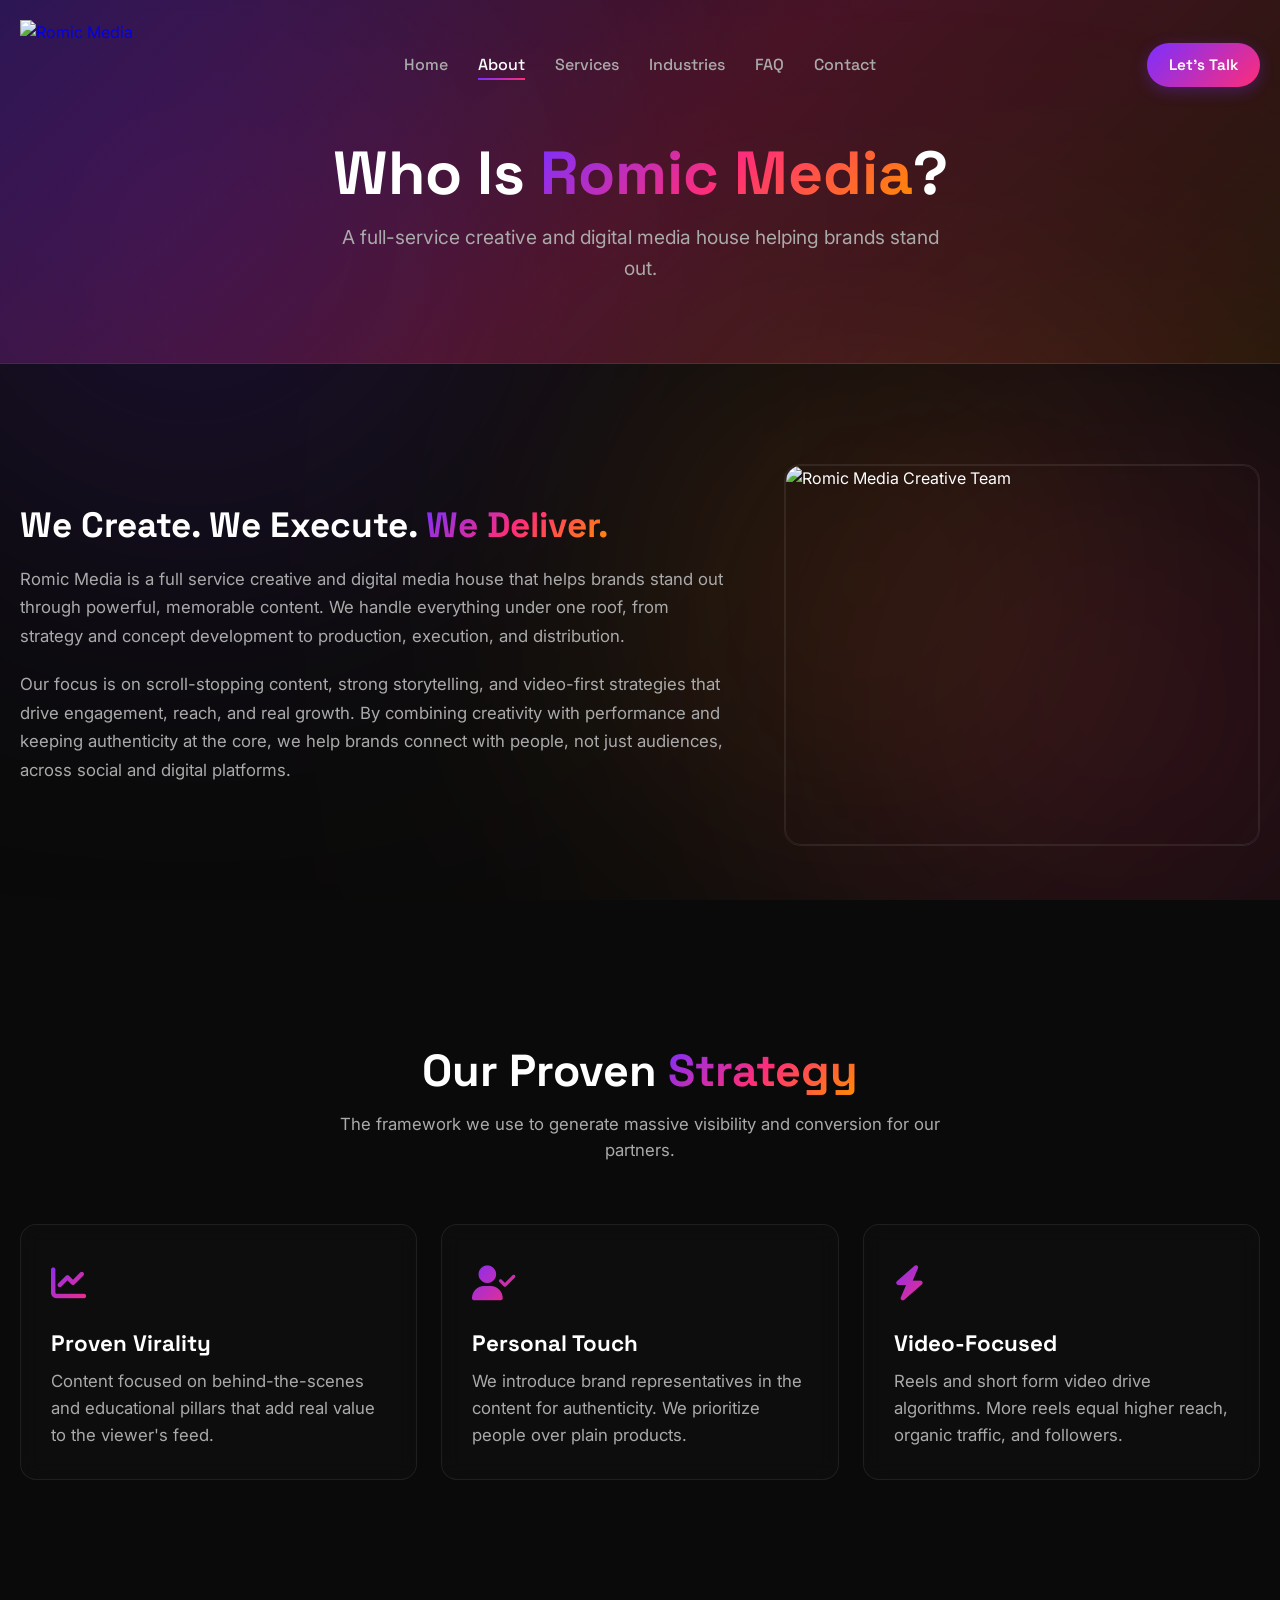
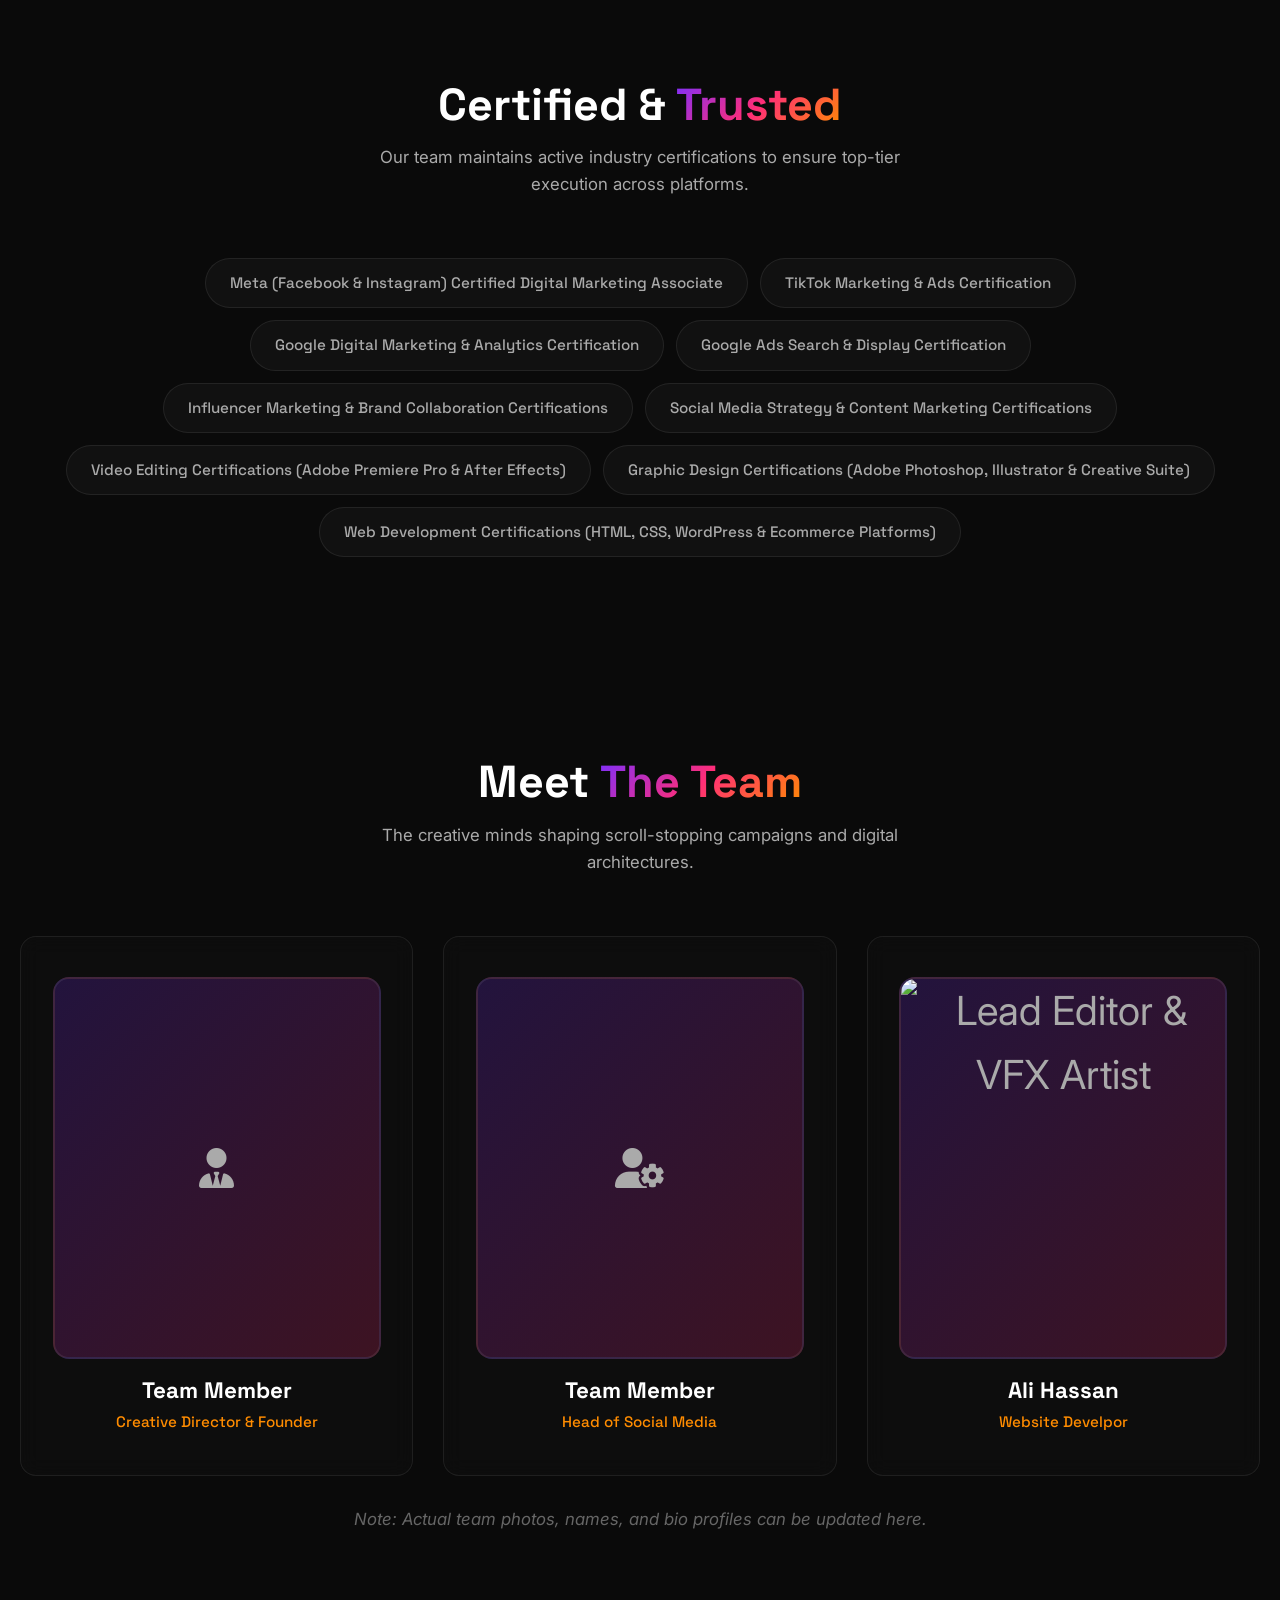
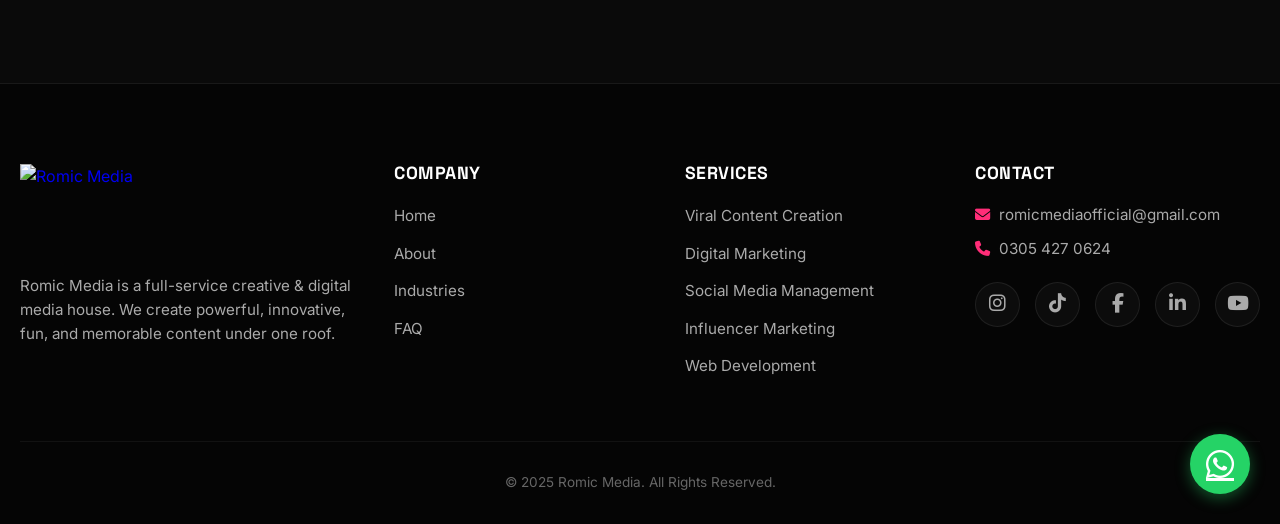
==== about.html @ 5465bab7 "Add files via upload" ====
<!DOCTYPE html>
<html lang="en">
<head>
    <meta charset="UTF-8">
    <meta name="viewport" content="width=device-width, initial-scale=1.0">
    <title>About Us | Romic Media</title>
    <meta name="description" content="Discover who Romic Media is. We help brands stand out through powerful, memorable content and a proven video-first marketing strategy.">
    <meta property="og:title" content="About Us | Romic Media">
    <meta property="og:description" content="A full-service creative and digital media house helping brands stand out.">
    <meta property="og:image" content="Romic_Media_Logo.png">
    
    <!-- CSS and FontAwesome Icons -->
    <link rel="stylesheet" href="style.css">
    <link rel="stylesheet" href="https://cdnjs.cloudflare.com/ajax/libs/font-awesome/6.4.0/css/all.min.css">
</head>
<body>

    <!-- Floating Background Shapes -->
    <div class="bg-blob-container">
        <div class="bg-blob blob-1"></div>
        <div class="bg-blob blob-2"></div>
        <div class="bg-blob blob-3"></div>
    </div>

    <!-- Header & Navigation -->
    <header>
        <div class="nav-container">
            <a href="index.html" class="logo-link">
                <img src="Romic_Media_Logo.png" alt="Romic Media" class="logo-img">
            </a>
            
            <button class="hamburger" id="hamburger-menu" aria-label="Toggle Navigation Menu">
                <span></span>
                <span></span>
                <span></span>
            </button>
            
            <ul class="nav-menu" id="nav-menu">
                <li><a href="index.html" class="nav-link">Home</a></li>
                <li><a href="about.html" class="nav-link active">About</a></li>
                <li><a href="services.html" class="nav-link">Services</a></li>
               <!-- <li><a href="work.html" class="nav-link">Work</a></li> -->
                <li><a href="industries.html" class="nav-link">Industries</a></li>
                <li><a href="faq.html" class="nav-link">FAQ</a></li>
                <li><a href="contact.html" class="nav-link">Contact</a></li>
                <li class="mobile-only-cta"><a href="contact.html" class="btn btn-solid nav-cta">Let's Talk</a></li>
            </ul>

            <div class="nav-right-cta">
                <a href="contact.html" class="btn btn-solid nav-cta">Let's Talk</a>
            </div>
        </div>
    </header>

    <!-- Hero Banner -->
    <section class="hero-banner">
        <h1 class="banner-title">Who Is <span class="gradient-text">Romic Media</span>?</h1>
        <p class="banner-subtitle">A full-service creative and digital media house helping brands stand out.</p>
    </section>

    <!-- About Content Section -->
    <section class="about-content-section reveal">
        <div class="about-layout">
            <div class="about-text">
                <h3>We Create. We Execute. <span class="gradient-text">We Deliver.</span></h3>
                <p>
                    Romic Media is a full service creative and digital media house that helps brands stand out through powerful, memorable content. We handle everything under one roof, from strategy and concept development to production, execution, and distribution.
                </p>
                <p>
                    Our focus is on scroll-stopping content, strong storytelling, and video-first strategies that drive engagement, reach, and real growth. By combining creativity with performance and keeping authenticity at the core, we help brands connect with people, not just audiences, across social and digital platforms.
                </p>
            </div>
            <div class="real-visual">
                <img src="aboutimage.png" alt="Romic Media Creative Team" style="width:100%; height:380px; object-fit:cover; border-radius:16px; border:1px solid rgba(255,255,255,0.08); display:block;">
            </div>
        </div>
    </section>

    <!-- Key Strategy Section -->
    <section class="key-strategy-section reveal">
        <div class="section-title-wrapper">
            <h2 class="section-title">Our Proven <span class="gradient-text">Strategy</span></h2>
            <p class="section-subtitle">The framework we use to generate massive visibility and conversion for our partners.</p>
        </div>
        
        <div class="strategy-grid">
            <div class="glass-card glass-card-purple strategy-card">
                <div class="service-card-icon"><i class="fa-solid fa-chart-line"></i></div>
                <h4>Proven Virality</h4>
                <p>Content focused on behind-the-scenes and educational pillars that add real value to the viewer's feed.</p>
            </div>
            
            <div class="glass-card glass-card-pink strategy-card">
                <div class="service-card-icon"><i class="fa-solid fa-user-check"></i></div>
                <h4>Personal Touch</h4>
                <p>We introduce brand representatives in the content for authenticity. We prioritize people over plain products.</p>
            </div>
            
            <div class="glass-card glass-card-orange strategy-card">
                <div class="service-card-icon"><i class="fa-solid fa-bolt"></i></div>
                <h4>Video-Focused</h4>
                <p>Reels and short form video drive algorithms. More reels equal higher reach, organic traffic, and followers.</p>
            </div>
        </div>
    </section>

    <!-- Certifications Section -->
    <section class="certifications-section reveal">
        <div class="section-title-wrapper">
            <h2 class="section-title">Certified & <span class="gradient-text">Trusted</span></h2>
            <p class="section-subtitle">Our team maintains active industry certifications to ensure top-tier execution across platforms.</p>
        </div>
        
        <div class="cert-grid">
            <span class="cert-badge">Meta (Facebook & Instagram) Certified Digital Marketing Associate</span>
            <span class="cert-badge">TikTok Marketing & Ads Certification</span>
            <span class="cert-badge">Google Digital Marketing & Analytics Certification</span>
            <span class="cert-badge">Google Ads Search & Display Certification</span>
            <span class="cert-badge">Influencer Marketing & Brand Collaboration Certifications</span>
            <span class="cert-badge">Social Media Strategy & Content Marketing Certifications</span>
            <span class="cert-badge">Video Editing Certifications (Adobe Premiere Pro & After Effects)</span>
            <span class="cert-badge">Graphic Design Certifications (Adobe Photoshop, Illustrator & Creative Suite)</span>
            <span class="cert-badge">Web Development Certifications (HTML, CSS, WordPress & Ecommerce Platforms)</span>
        </div>
    </section>

    <!-- Team Section -->
    <section class="team-section reveal">
        <div class="section-title-wrapper">
            <h2 class="section-title">Meet <span class="gradient-text">The Team</span></h2>
            <p class="section-subtitle">The creative minds shaping scroll-stopping campaigns and digital architectures.</p>
        </div>
        
        <div class="team-grid">
            <!-- Team Member 1 -->
            <div class="glass-card glass-card-purple team-card">
                <div class="team-avatar">
                    <i class="fa-solid fa-user-tie"></i>
                </div>
                <h3 class="team-name">Team Member</h3>
                <span class="team-role">Creative Director & Founder</span>
            </div>
            
            <!-- Team Member 2 -->
            <div class="glass-card glass-card-pink team-card">
                <div class="team-avatar">
                    <i class="fa-solid fa-user-gear"></i>
                </div>
                <h3 class="team-name">Team Member</h3>
                <span class="team-role">Head of Social Media</span>
            </div>
            
            <!-- Team Member 3 -->
            <div class="glass-card glass-card-orange team-card">
    <div class="team-avatar">
        <img src="images/teammember3.jpeg" alt="Lead Editor & VFX Artist">
    </div>
    <h3 class="team-name">Ali Hassan</h3>
    <span class="team-role">Website Develpor</span>
</div>
        </div>
        <p style="text-align: center; margin-top: 30px; font-style: italic; color: var(--text-muted);">Note: Actual team photos, names, and bio profiles can be updated here.</p>
    </section>

    <!-- Footer -->
    <footer class="footer-wrapper">
        <div class="footer-container">
            <div class="footer-col footer-brand">
                <a href="index.html" class="logo-link">
                    <img src="Romic_Media_Logo.png" alt="Romic Media" class="logo-img">
                </a>
                <p class="footer-brand-desc">
                    Romic Media is a full-service creative & digital media house. We create powerful, innovative, fun, and memorable content under one roof.
                </p>
            </div>
            
            <div class="footer-col">
                <h4>Company</h4>
                <ul>
                    <li><a href="index.html">Home</a></li>
                    <li><a href="about.html">About</a></li>
                    <!-- <li><a href="work.html" class="nav-link">Work</a></li> -->
                    <li><a href="industries.html">Industries</a></li>
                    <li><a href="faq.html">FAQ</a></li>
                </ul>
            </div>
            
            <div class="footer-col">
                <h4>Services</h4>
                <ul>
                    <li><a href="services.html">Viral Content Creation</a></li>
                    <li><a href="services.html">Digital Marketing</a></li>
                    <li><a href="services.html">Social Media Management</a></li>
                    <li><a href="services.html">Influencer Marketing</a></li>
                    <li><a href="services.html">Web Development</a></li>
                </ul>
            </div>
            
            <div class="footer-col">
                <h4>Contact</h4>
                <div class="footer-contact-info">
                    <p><i class="fa-solid fa-envelope"></i> romicmediaofficial@gmail.com</p>
                    <p><i class="fa-solid fa-phone"></i> 0305 427 0624</p>
                </div>
                <div class="social-links-grid">
                    <a href="https://instagram.com/romicmedia" target="_blank" class="social-circle-link"><i class="fa-brands fa-instagram"></i></a>
                    <a href="https://tiktok.com/@romicmedia" target="_blank" class="social-circle-link"><i class="fa-brands fa-tiktok"></i></a>
                    <a href="#" class="social-circle-link"><i class="fa-brands fa-facebook-f"></i></a>
                    <a href="#" class="social-circle-link"><i class="fa-brands fa-linkedin-in"></i></a>
                    <a href="#" class="social-circle-link"><i class="fa-brands fa-youtube"></i></a>
                </div>
            </div>
        </div>
        
        <div class="bottom-bar">
            <p>&copy; 2025 Romic Media. All Rights Reserved.</p>
        </div>
    </footer>

    <!-- Floating WhatsApp Button -->
    <a href="https://wa.me/923054270624" target="_blank" class="whatsapp-float" aria-label="Contact us on WhatsApp">
        <i class="fa-brands fa-whatsapp"></i>
    </a>

    <!-- JS Logic Controller -->
    <script src="main.js"></script>
</body>
</html>
---- style.css ----
@import url('https://fonts.googleapis.com/css2?family=Inter:wght@300;400;500;600;700&family=Space+Grotesk:wght@400;500;600;700&display=swap');

/* Brand Design System Variables */
:root {
    --bg-color: #0A0A0A;
    --bg-card: rgba(15, 15, 15, 0.7);
    --bg-card-hover: rgba(25, 25, 25, 0.85);
    --text-primary: #FFFFFF;
    --text-secondary: #AAAAAA;
    --text-muted: #666666;
    --accent-purple: #7B2FFF;
    --accent-pink: #FF2D78;
    --accent-orange: #FF8C00;
    --accent-green: #25D366;
    
    --font-title: 'Space Grotesk', sans-serif;
    --font-body: 'Inter', sans-serif;
    
    --transition-slow: 0.5s cubic-bezier(0.25, 1, 0.5, 1);
    --transition-medium: 0.3s cubic-bezier(0.25, 1, 0.5, 1);
    --transition-fast: 0.15s ease;
    
    --glass-border: rgba(255, 255, 255, 0.08);
    --glass-blur: 16px;
    --glow-shadow-purple: 0 8px 30px rgba(123, 47, 255, 0.3);
    --glow-shadow-pink: 0 8px 30px rgba(255, 45, 120, 0.3);
    --glow-shadow-orange: 0 8px 30px rgba(255, 140, 0, 0.3);
}

/* Base Reset & Globals */
* {
    margin: 0;
    padding: 0;
    box-sizing: border-box;
}

html {
    scroll-behavior: smooth;
    background-color: var(--bg-color);
    color: var(--text-primary);
    font-family: var(--font-body);
    overflow-x: hidden;
}

body {
    background-color: var(--bg-color);
    overflow-x: hidden;
    line-height: 1.6;
    font-weight: 400;
    -webkit-font-smoothing: antialiased;
}

/* Custom Scrollbar */
::-webkit-scrollbar {
    width: 10px;
}
::-webkit-scrollbar-track {
    background: #050505;
}
::-webkit-scrollbar-thumb {
    background: linear-gradient(180deg, var(--accent-purple), var(--accent-pink));
    border-radius: 5px;
}
::-webkit-scrollbar-thumb:hover {
    background: linear-gradient(180deg, var(--accent-pink), var(--accent-orange));
}

/* Custom Cursor - Disabled/Removed */
.custom-cursor, .custom-cursor-follower {
    display: none !important;
}

/* Background Animated Blobs */
.bg-blob-container {
    position: fixed;
    top: 0;
    left: 0;
    width: 100vw;
    height: 100vh;
    z-index: -2;
    overflow: hidden;
    pointer-events: none;
}

.bg-blob {
    position: absolute;
    border-radius: 50%;
    filter: blur(140px);
    opacity: 0.15;
    mix-blend-mode: screen;
    animation: blobFloat 25s infinite alternate ease-in-out;
}

.blob-1 {
    width: 50vw;
    height: 50vw;
    background: var(--accent-purple);
    top: -10%;
    left: -10%;
    animation-delay: 0s;
}

.blob-2 {
    width: 45vw;
    height: 45vw;
    background: var(--accent-pink);
    bottom: -10%;
    right: -10%;
    animation-delay: 5s;
}

.blob-3 {
    width: 35vw;
    height: 35vw;
    background: var(--accent-orange);
    top: 40%;
    left: 50%;
    animation-delay: 10s;
}

@keyframes blobFloat {
    0% {
        transform: translate(0, 0) scale(1) rotate(0deg);
    }
    33% {
        transform: translate(5vw, 10vh) scale(1.1) rotate(120deg);
    }
    66% {
        transform: translate(-10vw, 5vh) scale(0.9) rotate(240deg);
    }
    100% {
        transform: translate(0, 0) scale(1) rotate(360deg);
    }
}

/* Typography elements */
h1, h2, h3, h4, h5, h6 {
    font-family: var(--font-title);
    font-weight: 700;
    line-height: 1.1;
    color: var(--text-primary);
}

/* Gradient Text Effect */
.gradient-text {
    background: linear-gradient(135deg, var(--accent-purple) 0%, var(--accent-pink) 50%, var(--accent-orange) 100%);
    -webkit-background-clip: text;
    -webkit-text-fill-color: transparent;
    background-clip: text;
    display: inline-block;
}

p {
    color: var(--text-secondary);
    font-size: 1.05rem;
}

/* Floating WhatsApp Button */
.whatsapp-float {
    position: fixed;
    bottom: 30px;
    right: 30px;
    width: 60px;
    height: 60px;
    background-color: var(--accent-green);
    color: white;
    border-radius: 50%;
    display: flex;
    justify-content: center;
    align-items: center;
    font-size: 32px;
    box-shadow: 0 4px 15px rgba(37, 211, 102, 0.4);
    z-index: 1000;
    transition: transform 0.3s ease, box-shadow 0.3s ease;
}

.whatsapp-float:hover {
    transform: scale(1.1) rotate(10deg);
    box-shadow: 0 6px 20px rgba(37, 211, 102, 0.6);
}

/* Buttons */
.btn {
    display: inline-flex;
    align-items: center;
    justify-content: center;
    padding: 14px 28px;
    border-radius: 50px;
    font-family: var(--font-title);
    font-weight: 600;
    font-size: 1rem;
    text-decoration: none;
    transition: var(--transition-medium);
    position: relative;
    z-index: 1;
    overflow: hidden;
}

.btn-solid {
    background: linear-gradient(135deg, var(--accent-purple), var(--accent-pink));
    color: var(--text-primary);
    border: none;
    box-shadow: 0 4px 15px rgba(123, 47, 255, 0.3);
}

.btn-solid::before {
    content: '';
    position: absolute;
    top: 0;
    left: 0;
    width: 100%;
    height: 100%;
    background: linear-gradient(135deg, var(--accent-pink), var(--accent-orange));
    opacity: 0;
    transition: opacity var(--transition-medium);
    z-index: -1;
    border-radius: 50px;
}

.btn-solid:hover {
    box-shadow: var(--glow-shadow-pink);
    transform: translateY(-3px);
}

.btn-solid:hover::before {
    opacity: 1;
}

.btn-outline {
    background: transparent;
    color: var(--text-primary);
    border: 2px solid transparent;
    background-image: linear-gradient(var(--bg-color), var(--bg-color)), linear-gradient(135deg, var(--accent-purple), var(--accent-pink));
    background-origin: border-box;
    background-clip: padding-box, border-box;
}

.btn-outline:hover {
    transform: translateY(-3px);
    box-shadow: var(--glow-shadow-purple);
    background-image: linear-gradient(var(--bg-color), var(--bg-color)), linear-gradient(135deg, var(--accent-pink), var(--accent-orange));
}

/* Sticky Glassmorphism Header */
header {
    position: fixed;
    top: 0;
    left: 0;
    width: 100%;
    z-index: 1000;
    transition: var(--transition-medium);
    border-bottom: 1px solid transparent;
}

header.scrolled {
    background: rgba(10, 10, 10, 0.75);
    backdrop-filter: blur(var(--glass-blur));
    -webkit-backdrop-filter: blur(var(--glass-blur));
    border-bottom: 1px solid var(--glass-border);
}

.nav-container {
    max-width: 1300px;
    margin: 0 auto;
    padding: 20px;
    display: flex;
    justify-content: space-between;
    align-items: center;
}

.logo-link {
    display: flex;
    align-items: center;
    gap: 10px;
    text-decoration: none;
}

.logo-img {
    height: 90px; /* logo size setting */
    object-fit: contain;
    transition: var(--transition-medium);
}

.logo-text {
    font-family: var(--font-title);
    font-size: 1.5rem;
    font-weight: 700;
    letter-spacing: -0.5px;
    color: var(--text-primary);
}

.nav-menu {
    display: flex;
    align-items: center;
    list-style: none;
    gap: 30px;
    margin: 0 auto; /* Align navigation links in the center */
}

.nav-right-cta {
    display: flex;
    align-items: center;
}

.mobile-only-cta {
    display: none;
}

header.scrolled .logo-img {
    height: 65px; /* Elegant shrink on scroll */
}

.nav-link {
    text-decoration: none;
    color: var(--text-secondary);
    font-family: var(--font-title);
    font-weight: 500;
    font-size: 1rem;
    transition: var(--transition-medium);
    position: relative;
    padding: 5px 0;
}

.nav-link:hover, .nav-link.active {
    color: var(--text-primary);
}

.nav-link::after {
    content: '';
    position: absolute;
    width: 0;
    height: 2px;
    bottom: 0;
    left: 0;
    background: linear-gradient(90deg, var(--accent-purple), var(--accent-pink));
    transition: var(--transition-medium);
}

.nav-link:hover::after, .nav-link.active::after {
    width: 100%;
}

.nav-cta {
    padding: 10px 22px;
    font-size: 0.95rem;
}

/* Mobile Hamburger Menu */
.hamburger {
    display: none;
    flex-direction: column;
    gap: 6px;
    background: none;
    border: none;
    cursor: pointer;
    z-index: 1001;
}

.hamburger span {
    display: block;
    width: 28px;
    height: 2px;
    background-color: var(--text-primary);
    transition: var(--transition-medium);
}

/* Hamburger active animation */
.hamburger.active span:nth-child(1) {
    transform: translateY(8px) rotate(45deg);
}
.hamburger.active span:nth-child(2) {
    opacity: 0;
}
.hamburger.active span:nth-child(3) {
    transform: translateY(-8px) rotate(-45deg);
}

/* Glassmorphism Cards */
.glass-card {
    background: var(--bg-card);
    border: 1px solid var(--glass-border);
    border-radius: 16px;
    padding: 30px;
    backdrop-filter: blur(10px);
    -webkit-backdrop-filter: blur(10px);
    transition: transform var(--transition-medium), border-color var(--transition-medium), box-shadow var(--transition-medium);
    position: relative;
    overflow: hidden;
}

.glass-card:hover {
    transform: translateY(-8px);
    background: var(--bg-card-hover);
}

.glass-card-purple:hover {
    border-color: rgba(123, 47, 255, 0.4);
    box-shadow: var(--glow-shadow-purple);
}

.glass-card-pink:hover {
    border-color: rgba(255, 45, 120, 0.4);
    box-shadow: var(--glow-shadow-pink);
}

.glass-card-orange:hover {
    border-color: rgba(255, 140, 0, 0.4);
    box-shadow: var(--glow-shadow-orange);
}

/* Page Transitions */
.page-fade-in {
    animation: pageReveal 0.6s cubic-bezier(0.25, 1, 0.5, 1) forwards;
}

@keyframes pageReveal {
    0% {
        opacity: 0;
        transform: translateY(15px);
    }
    100% {
        opacity: 1;
        transform: translateY(0);
    }
}

/* Scroll-triggered reveal animations */
.reveal {
    opacity: 0;
    transform: translateY(40px);
    transition: opacity 0.8s cubic-bezier(0.25, 1, 0.5, 1), transform 0.8s cubic-bezier(0.25, 1, 0.5, 1);
}

.reveal.active {
    opacity: 1;
    transform: translateY(0);
}

/* General Layout Elements */
section {
    padding: 100px 20px;
    max-width: 1300px;
    margin: 0 auto;
    width: 100%;
}

.section-title-wrapper {
    text-align: center;
    margin-bottom: 60px;
}

.section-title {
    font-size: 2.8rem;
    margin-bottom: 15px;
}

.section-subtitle {
    max-width: 600px;
    margin: 0 auto;
    color: var(--text-secondary);
}

/* ==========================================================================
   PAGE 1: HOME
   ========================================================================== */

/* Hero Section */
.hero-section {
    min-height: 100vh;
    display: flex;
    align-items: center;
    position: relative;
    padding-top: 120px;
    padding-bottom: 60px;
    overflow: hidden;
}

.hero-bg-gradient {
    position: absolute;
    top: 0;
    left: 0;
    width: 100%;
    height: 100%;
    z-index: -3;
    background: radial-gradient(circle at 20% 30%, rgba(123, 47, 255, 0.15), transparent 40%),
                radial-gradient(circle at 80% 70%, rgba(255, 45, 120, 0.15), transparent 40%);
}

.hero-content {
    max-width: 850px;
    margin: 0 auto;
    text-align: center;
    position: relative;
    z-index: 2;
}

.hero-title {
    font-size: 4.2rem;
    font-weight: 700;
    letter-spacing: -2px;
    margin-bottom: 24px;
    line-height: 1.05;
}

.hero-subtitle {
    font-size: 1.4rem;
    color: var(--text-secondary);
    margin-bottom: 40px;
    max-width: 650px;
    margin-left: auto;
    margin-right: auto;
}

.hero-ctas {
    display: flex;
    justify-content: center;
    gap: 20px;
    margin-bottom: 60px;
}

/* Scroll Arrow */
.scroll-indicator {
    position: absolute;
    bottom: 30px;
    left: 50%;
    transform: translateX(-50%);
    display: flex;
    flex-direction: column;
    align-items: center;
    gap: 8px;
    text-decoration: none;
    color: var(--text-secondary);
    font-family: var(--font-title);
    font-weight: 500;
    font-size: 0.9rem;
    transition: var(--transition-medium);
}

.scroll-indicator:hover {
    color: var(--text-primary);
}

.scroll-arrow {
    font-size: 1.2rem;
    animation: bounce 2s infinite;
}

@keyframes bounce {
    0%, 20%, 50%, 80%, 100% {
        transform: translateY(0);
    }
    40% {
        transform: translateY(-10px);
    }
    60% {
        transform: translateY(-5px);
    }
}

/* Floating Shapes in Hero (3D/Parallax style) */
.floating-shapes {
    position: absolute;
    width: 100%;
    height: 100%;
    top: 0;
    left: 0;
    pointer-events: none;
    z-index: 1;
}

.shape {
    position: absolute;
    background: linear-gradient(135deg, rgba(123, 47, 255, 0.2), rgba(255, 45, 120, 0.2));
    border-radius: 30% 70% 70% 30% / 30% 30% 70% 70%;
    filter: blur(10px);
    animation: shapeMorph 12s infinite alternate ease-in-out;
}

.shape-1 {
    width: 120px;
    height: 120px;
    top: 25%;
    left: 10%;
}

.shape-2 {
    width: 160px;
    height: 160px;
    bottom: 25%;
    right: 10%;
    background: linear-gradient(135deg, rgba(255, 45, 120, 0.2), rgba(255, 140, 0, 0.2));
    animation-duration: 16s;
}

.shape-3 {
    width: 90px;
    height: 90px;
    bottom: 15%;
    left: 20%;
    background: linear-gradient(135deg, rgba(123, 47, 255, 0.15), rgba(255, 140, 0, 0.15));
    animation-duration: 10s;
}

@keyframes shapeMorph {
    0% {
        border-radius: 30% 70% 70% 30% / 30% 30% 70% 70%;
        transform: rotate(0deg) translateY(0);
    }
    50% {
        border-radius: 50% 50% 30% 70% / 50% 60% 40% 60%;
        transform: rotate(180deg) translateY(-10px);
    }
    100% {
        border-radius: 60% 40% 60% 40% / 40% 50% 50% 60%;
        transform: rotate(360deg) translateY(10px);
    }
}

/* Stats Counter strip */
.stats-bar-section {
    padding: 40px 20px;
    background: rgba(15, 15, 15, 0.5);
    border-top: 1px solid var(--glass-border);
    border-bottom: 1px solid var(--glass-border);
    backdrop-filter: blur(var(--glass-blur));
    -webkit-backdrop-filter: blur(var(--glass-blur));
}

.stats-container {
    max-width: 1300px;
    margin: 0 auto;
    display: grid;
    grid-template-columns: repeat(4, 1fr);
    gap: 30px;
    text-align: center;
}

.stat-item h3 {
    font-size: 3rem;
    font-weight: 700;
    margin-bottom: 5px;
    background: linear-gradient(90deg, var(--accent-purple), var(--accent-pink), var(--accent-orange));
    -webkit-background-clip: text;
    -webkit-text-fill-color: transparent;
    background-clip: text;
}

.stat-item p {
    font-family: var(--font-title);
    font-weight: 500;
    text-transform: uppercase;
    letter-spacing: 1px;
    font-size: 0.9rem;
}

/* Services Snapshot */
.services-grid {
    display: grid;
    grid-template-columns: repeat(3, 1fr);
    gap: 24px;
    margin-bottom: 50px;
}

.service-card-icon {
    font-size: 2.2rem;
    margin-bottom: 20px;
    display: inline-block;
    background: linear-gradient(135deg, var(--accent-purple), var(--accent-pink));
    -webkit-background-clip: text;
    -webkit-text-fill-color: transparent;
    background-clip: text;
}

.service-card-title {
    font-size: 1.4rem;
    margin-bottom: 12px;
}

.services-cta-wrapper {
    text-align: center;
}

/* Why Choose Us Grid */
.why-grid {
    display: grid;
    grid-template-columns: repeat(2, 1fr);
    gap: 24px;
}

.why-icon {
    font-size: 2.5rem;
    margin-bottom: 20px;
    color: var(--accent-orange);
}

.why-card-title {
    font-size: 1.6rem;
    margin-bottom: 12px;
}

/* Client Logos Marquee */
.marquee-container {
    overflow: hidden;
    width: 100vw;
    margin-left: calc(-50vw + 50%);
    position: relative;
    padding: 30px 0;
    background: rgba(15, 15, 15, 0.4);
    border-top: 1px solid var(--glass-border);
    border-bottom: 1px solid var(--glass-border);
}

.marquee-track {
    display: flex;
    width: max-content;
    animation: marquee 30s linear infinite;
}

.marquee-card {
    padding: 20px 40px;
    background: rgba(255, 255, 255, 0.03);
    border: 1px solid var(--glass-border);
    border-radius: 12px;
    margin: 0 15px;
    font-family: var(--font-title);
    font-weight: 600;
    font-size: 1.2rem;
    color: var(--text-secondary);
    transition: var(--transition-medium);
    white-space: nowrap;
}

.marquee-card:hover {
    color: var(--text-primary);
    border-color: rgba(255, 45, 120, 0.3);
    background: rgba(255, 45, 120, 0.05);
}

@keyframes marquee {
    0% {
        transform: translate3d(0, 0, 0);
    }
    100% {
        transform: translate3d(-50%, 0, 0);
    }
}

/* Reviews Carousel */
.reviews-carousel-wrapper {
    position: relative;
    overflow: hidden;
    width: 100%;
    padding: 20px 0;
}

.reviews-carousel {
    display: flex;
    gap: 24px;
    overflow-x: auto;
    scroll-snap-type: x mandatory;
    scrollbar-width: none; /* Hide standard scrollbar */
    padding: 10px;
}

.reviews-carousel::-webkit-scrollbar {
    display: none; /* Hide Safari scrollbar */
}

.review-card {
    flex: 0 0 400px;
    scroll-snap-align: start;
    border-radius: 16px;
    min-height: 220px;
    display: flex;
    flex-direction: column;
    justify-content: space-between;
}

.review-stars {
    color: var(--accent-orange);
    margin-bottom: 15px;
    font-size: 1.1rem;
}

.review-text {
    font-style: italic;
    font-size: 1rem;
    line-height: 1.5;
    margin-bottom: 20px;
}

.review-author {
    font-family: var(--font-title);
    font-weight: 600;
    font-size: 0.9rem;
    color: var(--accent-pink);
    text-transform: uppercase;
    letter-spacing: 0.5px;
}

/* Final CTA Section */
.final-cta-section {
    position: relative;
    border-radius: 24px;
    padding: 80px 40px;
    text-align: center;
    background: linear-gradient(135deg, rgba(123, 47, 255, 0.15) 0%, rgba(255, 45, 120, 0.15) 50%, rgba(255, 140, 0, 0.05) 100%);
    border: 1px solid var(--glass-border);
    margin-top: 50px;
    margin-bottom: 50px;
    overflow: hidden;
}

.final-cta-section::after {
    content: '';
    position: absolute;
    top: 0;
    left: 0;
    width: 100%;
    height: 100%;
    background: radial-gradient(circle at center, transparent 30%, var(--bg-color) 100%);
    z-index: 1;
    pointer-events: none;
}

.final-cta-content {
    position: relative;
    z-index: 2;
}

.final-cta-title {
    font-size: 3.5rem;
    margin-bottom: 15px;
}

.final-cta-subtext {
    font-size: 1.2rem;
    color: var(--text-secondary);
    margin-bottom: 35px;
}

/* ==========================================================================
   PAGE 2: ABOUT
   ========================================================================== */

/* Hero Banner */
.hero-banner {
    padding: 140px 20px 80px;
    background: linear-gradient(135deg, rgba(123, 47, 255, 0.25) 0%, rgba(255, 45, 120, 0.25) 50%, rgba(255, 140, 0, 0.1) 100%);
    text-align: center;
    position: relative;
    border-bottom: 1px solid var(--glass-border);
}

.banner-title {
    font-size: 3.8rem;
    margin-bottom: 15px;
}

.banner-subtitle {
    font-size: 1.2rem;
    color: var(--text-secondary);
    max-width: 600px;
    margin: 0 auto;
}

/* About Layout */
.about-layout {
    display: grid;
    grid-template-columns: 1.2fr 0.8fr;
    gap: 50px;
    align-items: center;
}

.about-text h3 {
    font-size: 2.2rem;
    margin-bottom: 20px;
}

.about-text p {
    margin-bottom: 20px;
    line-height: 1.7;
}

/* Placeholder Image Div */
.placeholder-visual {
    width: 100%;
    height: 380px;
    border-radius: 16px;
    background: linear-gradient(135deg, rgba(123, 47, 255, 0.1), rgba(255, 45, 120, 0.15), rgba(255, 140, 0, 0.1));
    border: 1px solid var(--glass-border);
    display: flex;
    flex-direction: column;
    justify-content: center;
    align-items: center;
    gap: 15px;
    position: relative;
    overflow: hidden;
}

/* Real Image Visual Wrapper */
.real-visual {
    width: 100%;
    border-radius: 16px;
    overflow: hidden;
    border: 1px solid var(--glass-border);
    flex-shrink: 0;
}

.placeholder-visual::before {
    content: '';
    position: absolute;
    width: 200%;
    height: 200%;
    background: radial-gradient(circle at center, rgba(255, 255, 255, 0.05) 0%, transparent 60%);
    animation: rotate 15s linear infinite;
}

@keyframes rotate {
    0% { transform: rotate(0deg); }
    100% { transform: rotate(360deg); }
}

.placeholder-icon {
    font-size: 3.5rem;
    background: linear-gradient(135deg, var(--accent-purple), var(--accent-pink));
    -webkit-background-clip: text;
    -webkit-text-fill-color: transparent;
    background-clip: text;
    position: relative;
    z-index: 2;
}

.placeholder-label img {
    width: 867px;
    max-width: 100%;
    height: 576px;
    object-fit: cover;
    display: block;
    border-radius: 10px;
}

/* Strategy Grid */
.strategy-grid {
    display: grid;
    grid-template-columns: repeat(3, 1fr);
    gap: 24px;
}

.strategy-card h4 {
    font-size: 1.4rem;
    margin-bottom: 12px;
}

/* Certifications badges */
.cert-grid {
    display: flex;
    flex-wrap: wrap;
    gap: 12px;
    justify-content: center;
}

.cert-badge {
    padding: 12px 24px;
    background: rgba(255, 255, 255, 0.03);
    border: 1px solid var(--glass-border);
    border-radius: 50px;
    font-family: var(--font-title);
    font-weight: 500;
    font-size: 0.95rem;
    color: var(--text-secondary);
    transition: var(--transition-medium);
}

.cert-badge:hover {
    color: var(--text-primary);
    background: rgba(123, 47, 255, 0.1);
    border-color: rgba(123, 47, 255, 0.4);
    box-shadow: 0 4px 15px rgba(123, 47, 255, 0.15);
}

/* Team section */
.team-grid {
    display: grid;
    grid-template-columns: repeat(3, 1fr);
    gap: 30px;
}

.team-card {
    text-align: center;
    padding: 40px 30px;
}

.team-avatar {
    width: 100%;
    max-width: 328px;
    height: 382px;
    border-radius: 16px;
    background: linear-gradient(135deg, rgba(123, 47, 255, 0.2), rgba(255, 45, 120, 0.2));
    border: 2px solid var(--glass-border);
    display: flex;
    justify-content: center;
    align-items: center;
    margin: 0 auto 20px;
    font-size: 2.5rem;
    color: var(--text-secondary);
    transition: var(--transition-medium);
    overflow: hidden;
}

.team-avatar img {
    width: 100%;
    height: 100%;
    object-fit: cover;
}

.team-card:hover .team-avatar {
    border-color: var(--accent-pink);
    transform: scale(1.05);
    box-shadow: var(--glow-shadow-pink);
}

.team-name {
    font-size: 1.4rem;
    margin-bottom: 6px;
}

.team-role {
    font-family: var(--font-title);
    font-size: 0.95rem;
    color: var(--accent-orange);
    font-weight: 500;
}

/* ==========================================================================
   PAGE 3: SERVICES
   ========================================================================== */

/* Alternating service layouts */
.detailed-service-section {
    display: grid;
    grid-template-columns: 1fr 1fr;
    gap: 60px;
    align-items: center;
    padding: 80px 20px;
    border-bottom: 1px solid rgba(255, 255, 255, 0.05);
}

.detailed-service-section:last-of-type {
    border-bottom: none;
}

.detailed-service-section:nth-of-type(even) {
    direction: rtl;
}

.detailed-service-section:nth-of-type(even) .service-detail-content {
    direction: ltr;
}

.detailed-service-section:nth-of-type(even) .placeholder-visual {
    direction: ltr;
}

.service-num {
    font-size: 1.2rem;
    font-family: var(--font-title);
    font-weight: 700;
    color: var(--accent-pink);
    margin-bottom: 10px;
    display: block;
}

.service-title {
    font-size: 2.2rem;
    margin-bottom: 20px;
}

.service-desc {
    font-size: 1.1rem;
    margin-bottom: 25px;
    line-height: 1.7;
}

.service-features-list {
    list-style: none;
    display: grid;
    grid-template-columns: repeat(2, 1fr);
    gap: 15px;
}

.service-features-list li {
    font-family: var(--font-title);
    font-weight: 500;
    font-size: 0.95rem;
    color: var(--text-primary);
    display: flex;
    align-items: center;
    gap: 10px;
}

.service-features-list li i {
    color: var(--accent-orange);
}

/* ==========================================================================
   PAGE 4: WORK
   ========================================================================== */

/* Portfolio filters */
.portfolio-filters {
    display: flex;
    justify-content: center;
    flex-wrap: wrap;
    gap: 12px;
    margin-bottom: 50px;
}

.filter-btn {
    padding: 10px 22px;
    background: rgba(255, 255, 255, 0.03);
    border: 1px solid var(--glass-border);
    border-radius: 50px;
    color: var(--text-secondary);
    font-family: var(--font-title);
    font-weight: 600;
    font-size: 0.95rem;
    cursor: pointer;
    transition: var(--transition-medium);
}

.filter-btn:hover, .filter-btn.active {
    color: var(--text-primary);
    background: linear-gradient(135deg, var(--accent-purple), var(--accent-pink));
    border-color: transparent;
    box-shadow: var(--glow-shadow-purple);
}

/* Portfolio grid */
.portfolio-grid {
    display: grid;
    grid-template-columns: repeat(4, 1fr);
    gap: 20px;
    margin-bottom: 80px;
}

.portfolio-card {
    border-radius: 16px;
    overflow: hidden;
    position: relative;
    aspect-ratio: 4/5;
    background: #121212;
    border: 1px solid var(--glass-border);
    transition: transform var(--transition-medium), box-shadow var(--transition-medium);
}

.portfolio-card:hover {
    transform: translateY(-5px);
    box-shadow: var(--glow-shadow-pink);
    border-color: rgba(255, 45, 120, 0.3);
}

.portfolio-card-bg {
    width: 100%;
    height: 100%;
    display: flex;
    flex-direction: column;
    justify-content: center;
    align-items: center;
    gap: 15px;
    transition: transform var(--transition-slow);
}

.portfolio-card:hover .portfolio-card-bg {
    transform: scale(1.05);
}

.portfolio-card-overlay {
    position: absolute;
    top: 0;
    left: 0;
    width: 100%;
    height: 100%;
    background: linear-gradient(to top, rgba(10, 10, 10, 0.95) 0%, rgba(123, 47, 255, 0.4) 100%);
    opacity: 0;
    display: flex;
    flex-direction: column;
    justify-content: flex-end;
    padding: 30px;
    transition: opacity var(--transition-medium);
    z-index: 2;
}

.portfolio-card:hover .portfolio-card-overlay {
    opacity: 1;
}

.portfolio-card-title {
    font-size: 1.4rem;
    margin-bottom: 5px;
    transform: translateY(15px);
    transition: transform var(--transition-medium);
}

.portfolio-card-tag {
    font-family: var(--font-title);
    font-weight: 500;
    font-size: 0.85rem;
    color: var(--accent-orange);
    text-transform: uppercase;
    letter-spacing: 1px;
    margin-bottom: 15px;
    transform: translateY(15px);
    transition: transform var(--transition-medium) 0.05s;
}

.portfolio-card-link {
    display: inline-flex;
    align-items: center;
    gap: 8px;
    color: var(--text-primary);
    text-decoration: none;
    font-family: var(--font-title);
    font-weight: 600;
    font-size: 0.95rem;
    transform: translateY(15px);
    transition: transform var(--transition-medium) 0.1s;
}

.portfolio-card:hover .portfolio-card-title,
.portfolio-card:hover .portfolio-card-tag,
.portfolio-card:hover .portfolio-card-link {
    transform: translateY(0);
}

/* Client logos flat grid for work page */
.clients-flat-grid {
    display: grid;
    grid-template-columns: repeat(4, 1fr);
    gap: 20px;
}

.client-name-card {
    display: flex;
    justify-content: center;
    align-items: center;
    text-align: center;
    padding: 25px 15px;
    background: rgba(255, 255, 255, 0.02);
    border: 1px solid var(--glass-border);
    border-radius: 12px;
    font-family: var(--font-title);
    font-weight: 600;
    font-size: 1.05rem;
    color: var(--text-secondary);
    transition: var(--transition-medium);
}

.client-name-card:hover {
    color: var(--text-primary);
    border-color: rgba(123, 47, 255, 0.4);
    background: rgba(123, 47, 255, 0.05);
    transform: scale(1.03);
}

/* ==========================================================================
   PAGE 5: INDUSTRIES
   ========================================================================== */

/* Industries Grid */
.industries-grid {
    display: grid;
    grid-template-columns: repeat(3, 1fr);
    gap: 24px;
    margin-bottom: 60px;
}

.industry-card {
    padding: 40px 30px;
    text-align: center;
}

.industry-icon {
    font-size: 2.8rem;
    margin-bottom: 20px;
    background: linear-gradient(135deg, var(--accent-pink), var(--accent-orange));
    -webkit-background-clip: text;
    -webkit-text-fill-color: transparent;
    background-clip: text;
}

.industry-name {
    font-size: 1.5rem;
    margin-bottom: 12px;
}

.bottom-message-wrapper {
    text-align: center;
    max-width: 600px;
    margin: 0 auto;
}

.bottom-message-text {
    font-size: 1.2rem;
    margin-bottom: 25px;
}

/* ==========================================================================
   PAGE 6: FAQ
   ========================================================================== */

/* FAQ Accordion container */
.faq-accordion-container {
    max-width: 800px;
    margin: 0 auto;
}

.faq-item {
    border-bottom: 1px solid rgba(255, 255, 255, 0.08);
    margin-bottom: 10px;
}

.faq-header {
    width: 100%;
    background: none;
    border: none;
    text-align: left;
    padding: 24px 10px;
    display: flex;
    justify-content: space-between;
    align-items: center;
    gap: 20px;
    font-family: var(--font-title);
    font-size: 1.25rem;
    font-weight: 600;
    color: var(--text-primary);
    cursor: pointer;
    transition: var(--transition-medium);
}

.faq-header:hover {
    color: var(--accent-pink);
}

.faq-icon-indicator {
    font-size: 1.1rem;
    transition: transform var(--transition-medium);
    color: var(--accent-purple);
}

.faq-item.active .faq-icon-indicator {
    transform: rotate(45deg);
    color: var(--accent-orange);
}

.faq-content {
    max-height: 0;
    overflow: hidden;
    transition: max-height var(--transition-slow);
}

.faq-content-inner {
    padding: 0 10px 24px;
}

.faq-content-inner p {
    font-size: 1rem;
    line-height: 1.6;
}

/* ==========================================================================
   PAGE 7: CONTACT
   ========================================================================== */

/* Two-column layout */
.contact-layout {
    display: grid;
    grid-template-columns: 0.9fr 1.1fr;
    gap: 60px;
    align-items: start;
}

/* Info Column styling */
.contact-info-col h3 {
    font-size: 2.2rem;
    margin-bottom: 20px;
}

.contact-info-col p.contact-desc {
    margin-bottom: 35px;
}

.contact-info-list {
    list-style: none;
    margin-bottom: 40px;
}

.contact-info-item {
    display: flex;
    align-items: center;
    gap: 20px;
    margin-bottom: 25px;
}

.contact-info-icon-box {
    width: 50px;
    height: 50px;
    border-radius: 12px;
    background: rgba(255, 255, 255, 0.03);
    border: 1px solid var(--glass-border);
    display: flex;
    justify-content: center;
    align-items: center;
    font-size: 1.3rem;
    color: var(--accent-pink);
}

.contact-info-details h4 {
    font-size: 0.9rem;
    color: var(--text-secondary);
    text-transform: uppercase;
    letter-spacing: 0.5px;
    margin-bottom: 4px;
}

.contact-info-details a, .contact-info-details p {
    font-size: 1.1rem;
    color: var(--text-primary);
    text-decoration: none;
    font-weight: 500;
    transition: var(--transition-medium);
}

.contact-info-details a:hover {
    color: var(--accent-orange);
}

/* Social links wrapper */
.social-links-grid {
    display: flex;
    gap: 15px;
}

.social-circle-link {
    width: 45px;
    height: 45px;
    border-radius: 50%;
    background: rgba(255, 255, 255, 0.03);
    border: 1px solid var(--glass-border);
    display: flex;
    justify-content: center;
    align-items: center;
    color: var(--text-secondary);
    font-size: 1.2rem;
    text-decoration: none;
    transition: var(--transition-medium);
}

.social-circle-link:hover {
    color: var(--text-primary);
    background: linear-gradient(135deg, var(--accent-purple), var(--accent-pink));
    border-color: transparent;
    transform: translateY(-3px);
    box-shadow: var(--glow-shadow-purple);
}

/* Contact Form column */
.contact-form-card {
    padding: 40px;
}

.form-group {
    margin-bottom: 20px;
}

.form-group-label {
    display: block;
    font-family: var(--font-title);
    font-weight: 500;
    font-size: 0.95rem;
    color: var(--text-primary);
    margin-bottom: 8px;
}

.form-control {
    width: 100%;
    padding: 14px 20px;
    background: rgba(255, 255, 255, 0.02);
    border: 1px solid var(--glass-border);
    border-radius: 12px;
    color: var(--text-primary);
    font-family: var(--font-body);
    font-size: 1rem;
    transition: var(--transition-medium);
}

.form-control:focus {
    outline: none;
    background: rgba(255, 255, 255, 0.05);
    border-color: var(--accent-pink);
    box-shadow: 0 0 15px rgba(255, 45, 120, 0.15);
}

textarea.form-control {
    resize: vertical;
    min-height: 140px;
}

.form-btn {
    width: 100%;
    margin-top: 10px;
    padding: 16px;
    font-size: 1.05rem;
    cursor: pointer;
}

.form-success-message {
    display: none;
    margin-top: 20px;
    padding: 20px;
    border-radius: 12px;
    background: rgba(37, 211, 102, 0.08);
    border: 1px solid rgba(37, 211, 102, 0.3);
    color: #25D366;
    text-align: center;
    line-height: 1.5;
}

/* ==========================================================================
   FOOTER (ON ALL PAGES)
   ========================================================================== */
.footer-wrapper {
    background: #050505;
    border-top: 1px solid var(--glass-border);
    padding: 80px 20px 30px;
    margin-top: 50px;
}

.footer-container {
    max-width: 1300px;
    margin: 0 auto;
    display: grid;
    grid-template-columns: 1.2fr 0.9fr 0.9fr 1fr;
    gap: 40px;
    margin-bottom: 50px;
}

.footer-col h4 {
    font-size: 1.1rem;
    margin-bottom: 20px;
    color: var(--text-primary);
    font-family: var(--font-title);
    text-transform: uppercase;
    letter-spacing: 0.5px;
}

.footer-col ul {
    list-style: none;
}

.footer-col ul li {
    margin-bottom: 12px;
}

.footer-col ul li a {
    text-decoration: none;
    color: var(--text-secondary);
    transition: var(--transition-medium);
    font-size: 0.95rem;
}

.footer-col ul li a:hover {
    color: var(--text-primary);
    padding-left: 5px;
}

.footer-brand {
    display: flex;
    flex-direction: column;
    gap: 15px;
}

.footer-brand .logo-link {
    margin-bottom: 5px;
}

.footer-brand-desc {
    font-size: 0.95rem;
    color: var(--text-secondary);
    line-height: 1.6;
}

.footer-contact-info {
    margin-bottom: 20px;
}

.footer-contact-info p {
    font-size: 0.95rem;
    color: var(--text-secondary);
    margin-bottom: 10px;
}

.footer-contact-info i {
    width: 20px;
    color: var(--accent-pink);
}

.bottom-bar {
    max-width: 1300px;
    margin: 0 auto;
    padding-top: 30px;
    border-top: 1px solid rgba(255, 255, 255, 0.05);
    text-align: center;
}

.bottom-bar p {
    font-size: 0.85rem;
    color: var(--text-muted);
}

/* ==========================================================================
   RESPONSIVE MEDIA QUERIES
   ========================================================================== */

@media (max-width: 1200px) {
    .portfolio-grid {
        grid-template-columns: repeat(3, 1fr);
    }
}

@media (max-width: 1024px) {
    section {
        padding: 70px 20px;
    }
    
    .nav-right-cta {
        display: none !important;
    }
    
    .mobile-only-cta {
        display: block;
        margin-top: 10px;
    }
    
    .nav-menu {
        display: none; /* JS will toggle open class */
    }
    
    .hamburger {
        display: flex;
    }
    
    /* Mobile slide-in drawer menu */
    .nav-menu.mobile-open {
        display: flex;
        flex-direction: column;
        justify-content: center;
        align-items: center;
        position: fixed;
        top: 0;
        right: 0;
        width: 100vw;
        height: 100vh;
        background: rgba(10, 10, 10, 0.98);
        backdrop-filter: blur(20px);
        -webkit-backdrop-filter: blur(20px);
        z-index: 1000;
        gap: 35px;
        animation: slideIn 0.3s ease-out forwards;
    }
    
    @keyframes slideIn {
        from {
            transform: translateX(100%);
        }
        to {
            transform: translateX(0);
        }
    }
    
    .nav-menu.mobile-open .nav-link {
        font-size: 1.6rem;
    }
    
    .nav-cta {
        font-size: 1.2rem;
        padding: 12px 30px;
    }
    
    .hero-title {
        font-size: 3.2rem;
    }
    
    .services-grid {
        grid-template-columns: repeat(2, 1fr);
    }
    
    .about-layout {
        grid-template-columns: 1fr;
        gap: 40px;
    }
    
    .detailed-service-section {
        grid-template-columns: 1fr;
        gap: 40px;
        padding: 50px 20px;
    }
    
    .detailed-service-section:nth-of-type(even) {
        direction: ltr;
    }
    
    .portfolio-grid {
        grid-template-columns: repeat(2, 1fr);
    }
    
    .clients-flat-grid {
        grid-template-columns: repeat(3, 1fr);
    }
    
    .industries-grid {
        grid-template-columns: repeat(2, 1fr);
    }
    
    .contact-layout {
        grid-template-columns: 1fr;
        gap: 50px;
    }
    
    .footer-container {
        grid-template-columns: 1fr 1fr;
        gap: 30px;
    }
}

@media (max-width: 768px) {
    .stats-container {
        grid-template-columns: repeat(2, 1fr);
        gap: 20px;
    }
    
    .why-grid {
        grid-template-columns: 1fr;
    }
    
    .strategy-grid {
        grid-template-columns: 1fr;
    }
    
    .team-grid {
        grid-template-columns: 1fr;
    }
}

@media (max-width: 576px) {
    .hero-title {
        font-size: 2.4rem;
    }
    
    .hero-subtitle {
        font-size: 1.1rem;
    }
    
    .hero-ctas {
        flex-direction: column;
        gap: 15px;
        align-items: center;
        width: 100%;
    }
    
    .hero-ctas .btn {
        width: 100%;
        max-width: 300px;
    }
    
    .services-grid {
        grid-template-columns: 1fr;
    }
    
    .portfolio-grid {
        grid-template-columns: 1fr;
    }
    
    .clients-flat-grid {
        grid-template-columns: repeat(2, 1fr);
    }
    
    .industries-grid {
        grid-template-columns: 1fr;
    }
    
    .stats-container {
        grid-template-columns: 1fr;
    }
    
    .contact-form-card {
        padding: 20px;
    }
    
    .footer-container {
        grid-template-columns: 1fr;
        gap: 40px;
    }
    
    .section-title {
        font-size: 2rem;
    }
}
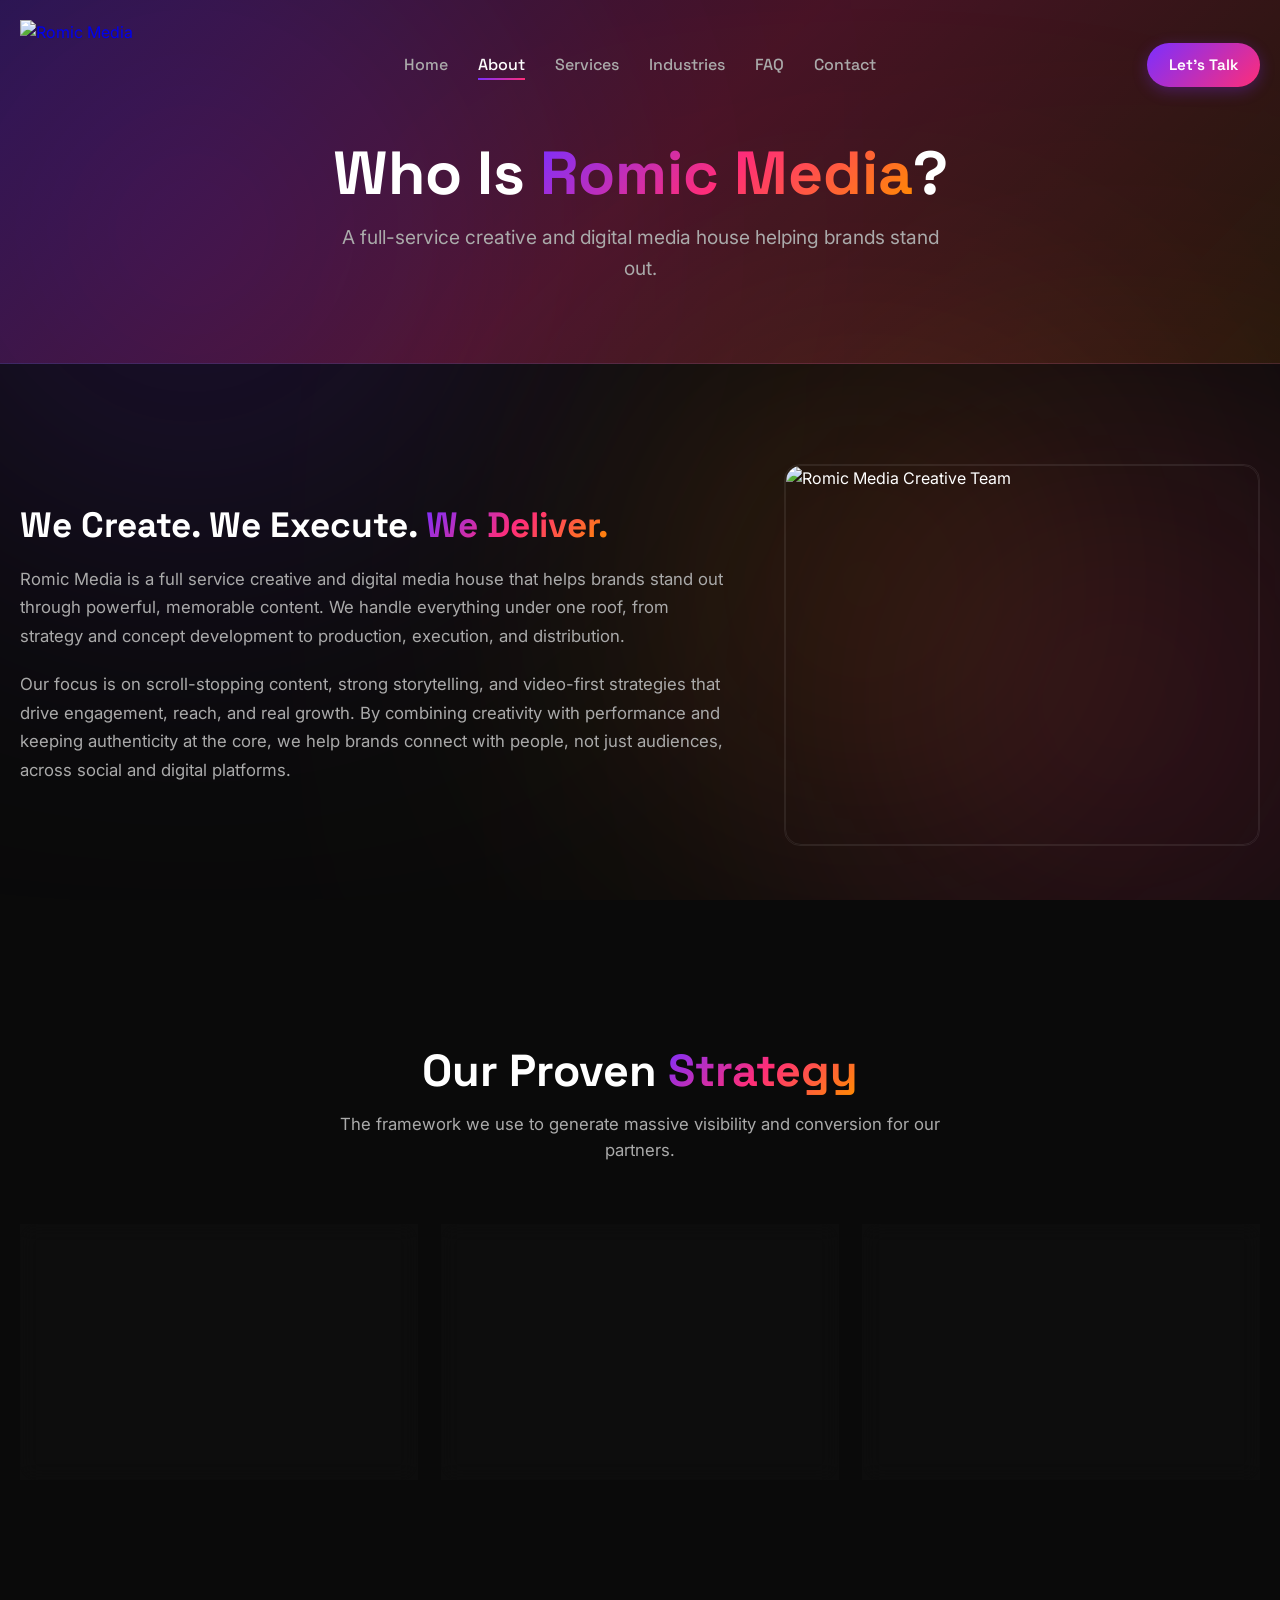
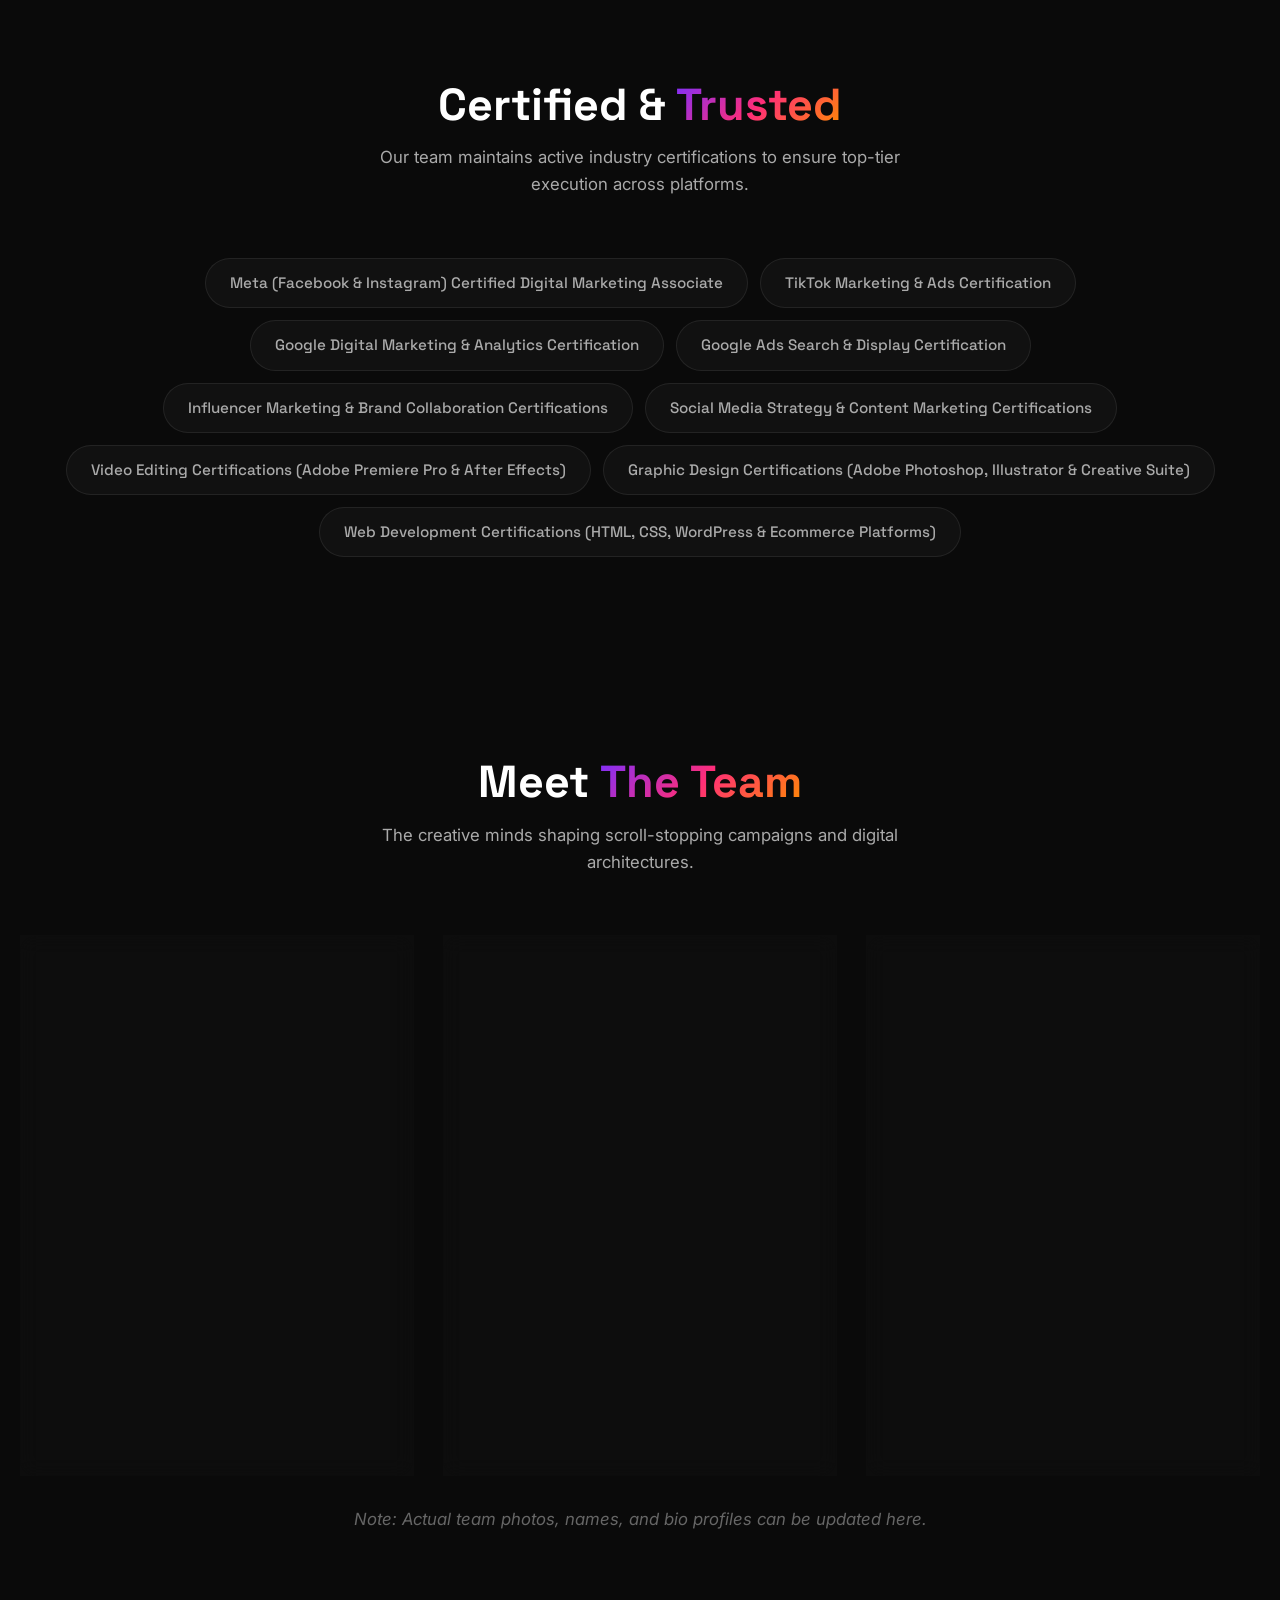
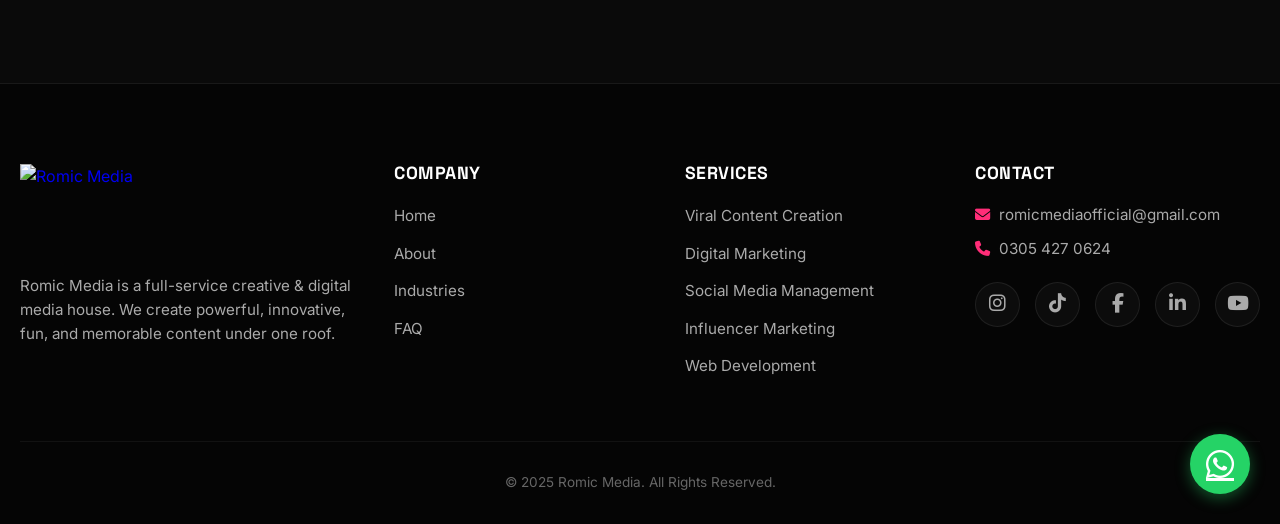
==== commit 0a7832a1: "Update about.html" ====
--- a/about.html
+++ b/about.html
@@ -1,6 +1,7 @@
 <!DOCTYPE html>
 <html lang="en">
 <head>
+    
     <meta charset="UTF-8">
     <meta name="viewport" content="width=device-width, initial-scale=1.0">
     <title>About Us | Romic Media</title>
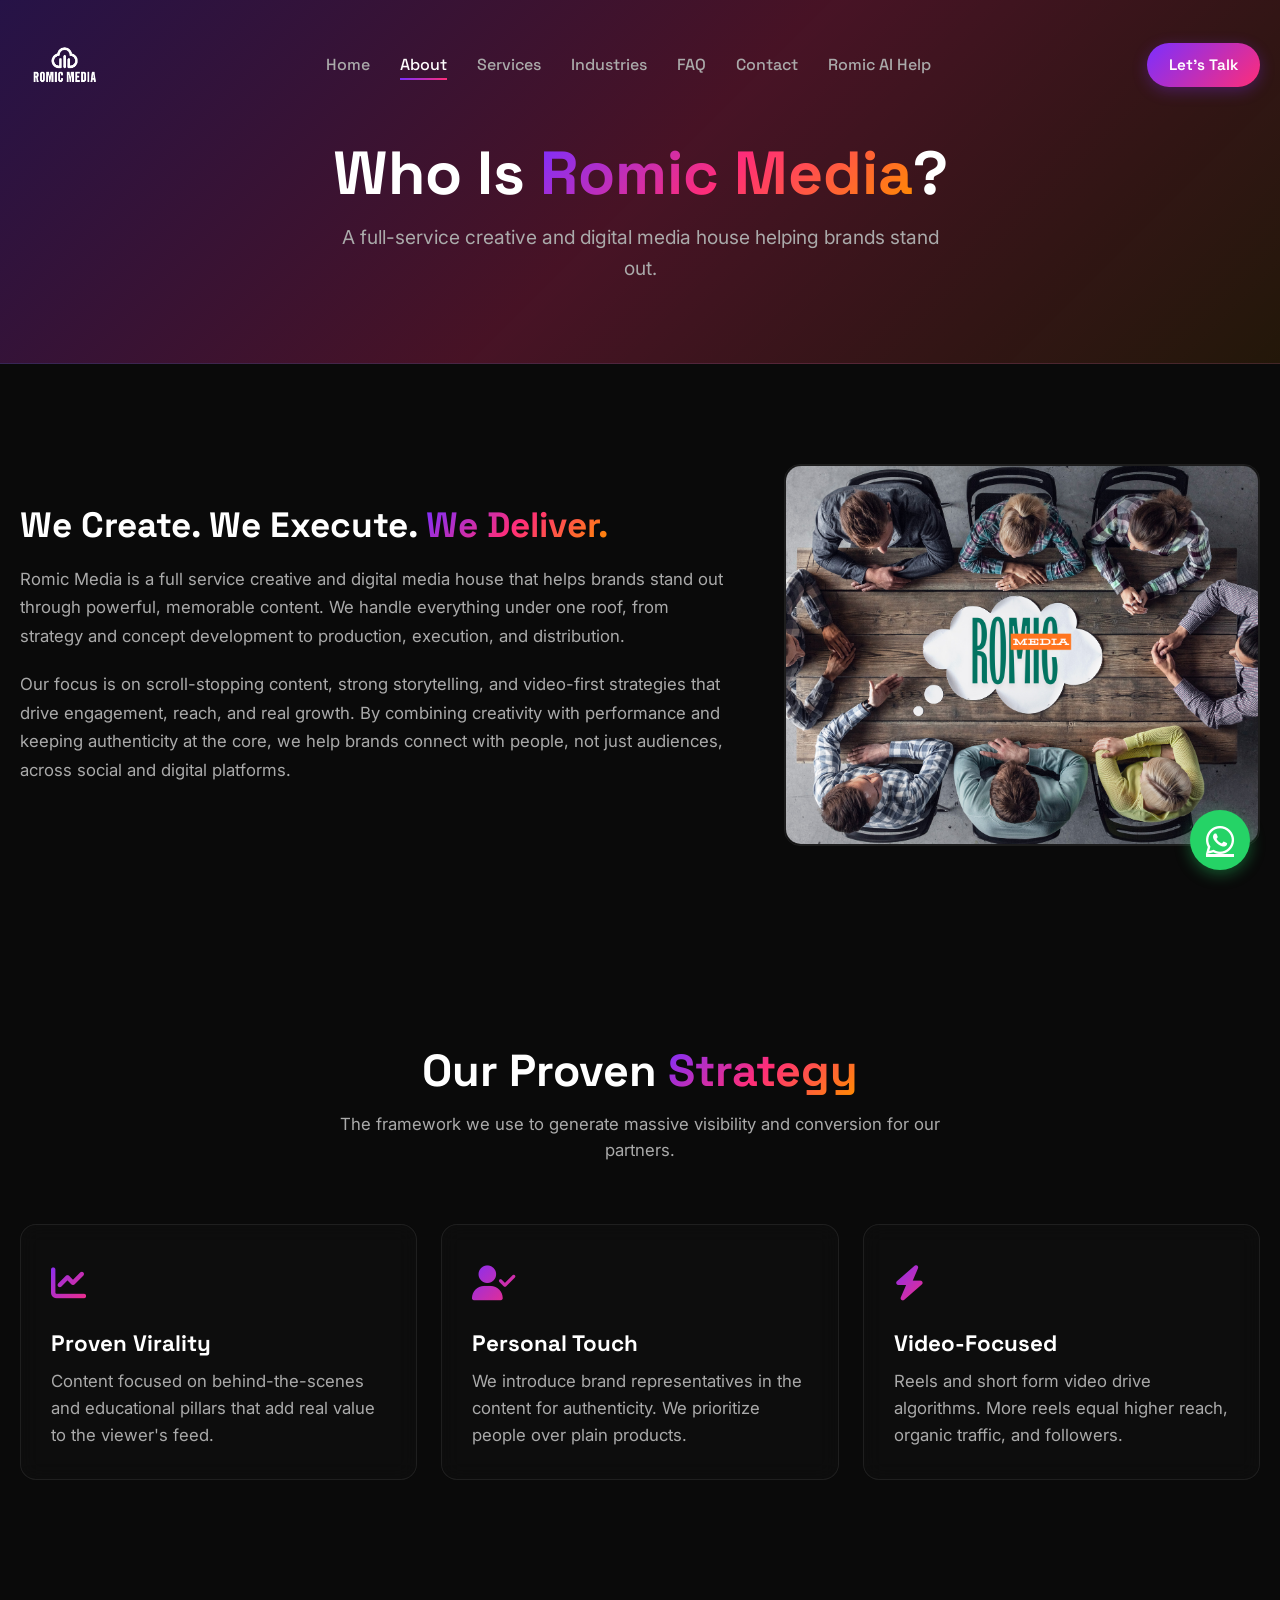
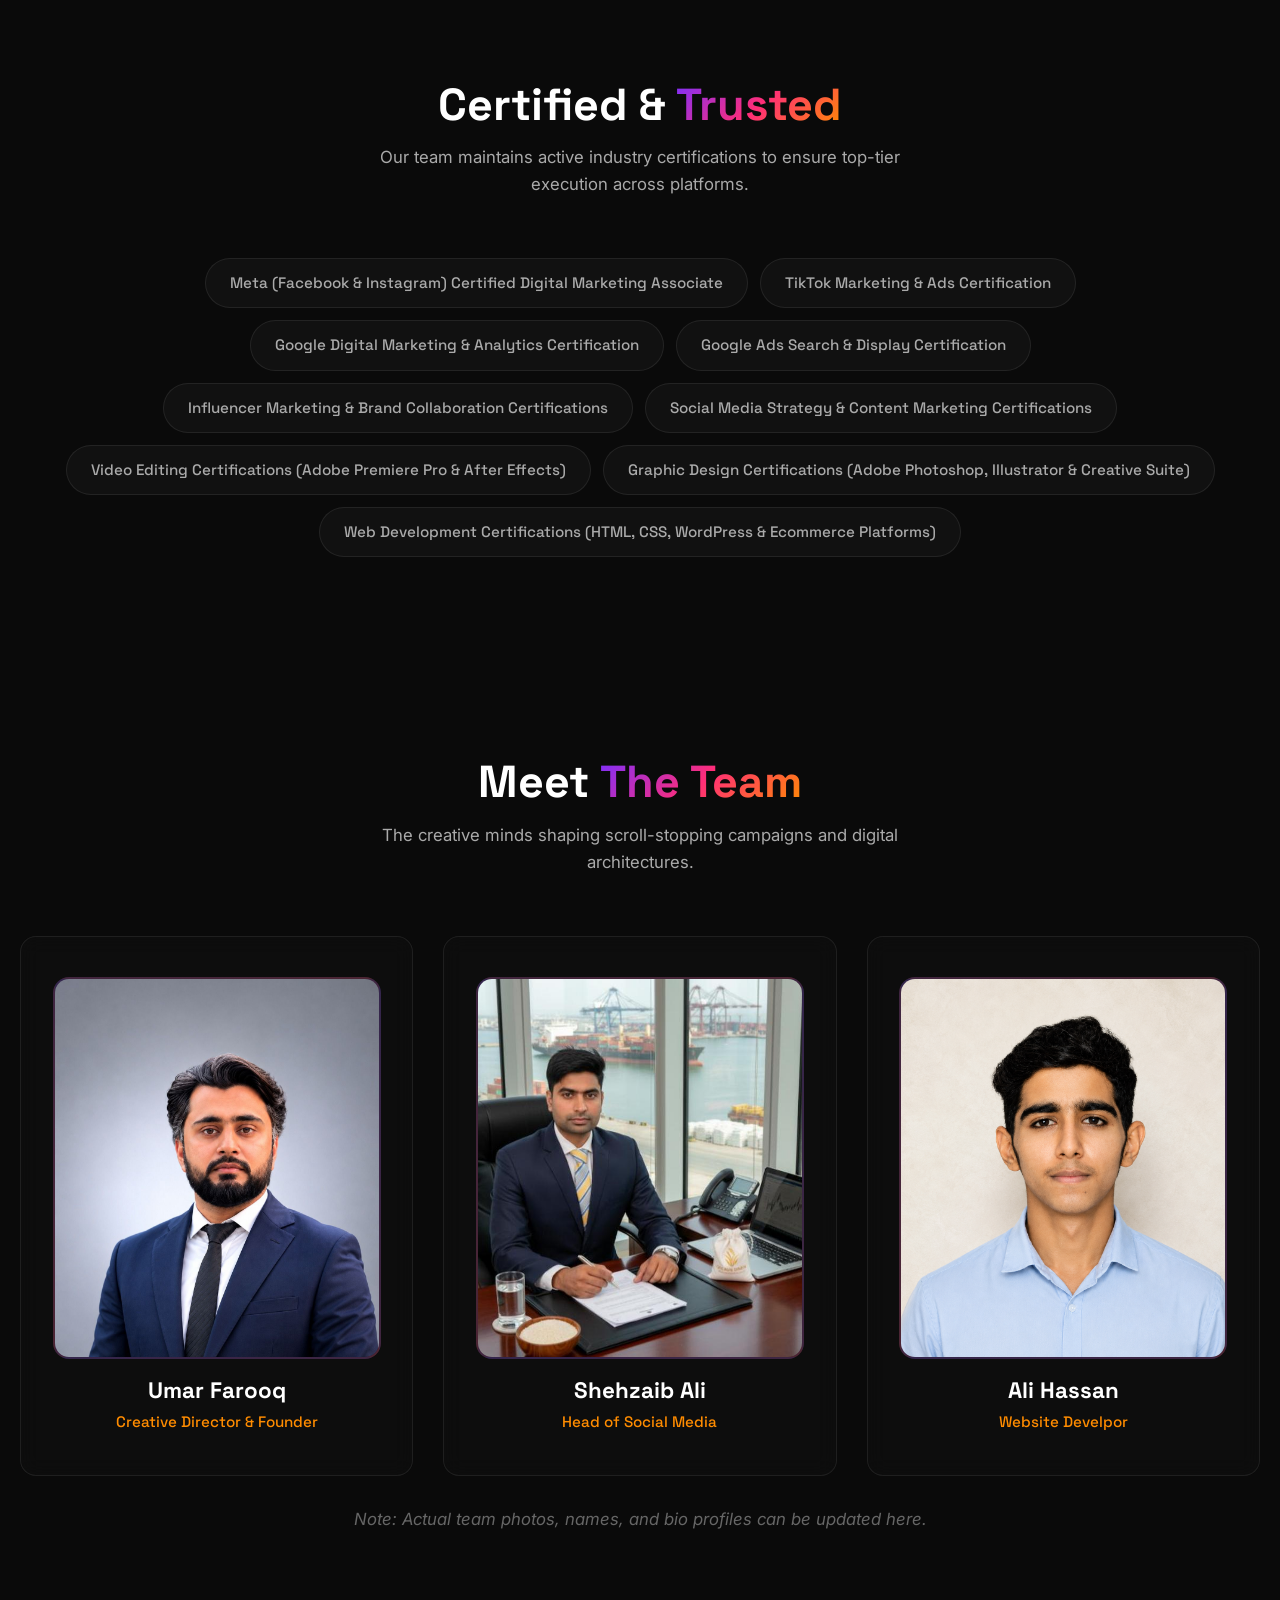
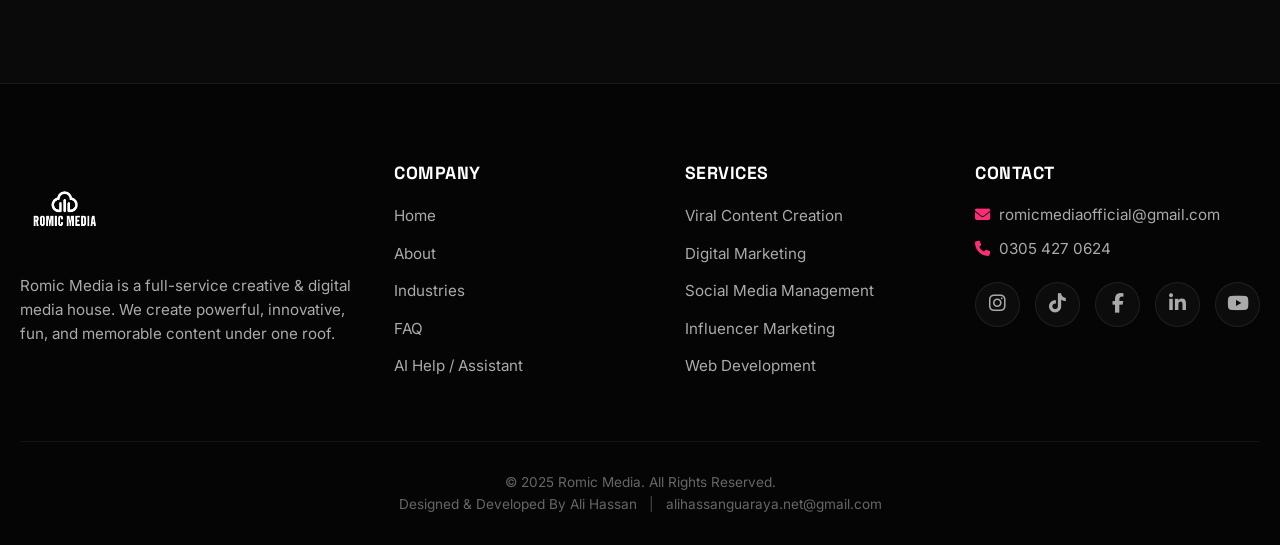
==== commit f21067d4: "Update about.html" ====
--- a/about.html
+++ b/about.html
@@ -1,7 +1,6 @@
 <!DOCTYPE html>
 <html lang="en">
 <head>
-    
     <meta charset="UTF-8">
     <meta name="viewport" content="width=device-width, initial-scale=1.0">
     <title>About Us | Romic Media</title>
@@ -44,6 +43,7 @@
                 <li><a href="industries.html" class="nav-link">Industries</a></li>
                 <li><a href="faq.html" class="nav-link">FAQ</a></li>
                 <li><a href="contact.html" class="nav-link">Contact</a></li>
+                <li><a href="https://www.chatbase.co/B4U5oP-RhPYTHTbgzU2lm/help" target="_blank" class="nav-link">Romic AI Help</a></li>
                 <li class="mobile-only-cta"><a href="contact.html" class="btn btn-solid nav-cta">Let's Talk</a></li>
             </ul>
 
@@ -136,25 +136,26 @@
             <!-- Team Member 1 -->
             <div class="glass-card glass-card-purple team-card">
                 <div class="team-avatar">
-                    <i class="fa-solid fa-user-tie"></i>
-                </div>
-                <h3 class="team-name">Team Member</h3>
+                    
+                    <img src="images/team1.jpeg" alt="Creative Director & Founder">
+                </div>
+                <h3 class="team-name">Umar Farooq</h3>
                 <span class="team-role">Creative Director & Founder</span>
             </div>
             
             <!-- Team Member 2 -->
             <div class="glass-card glass-card-pink team-card">
                 <div class="team-avatar">
-                    <i class="fa-solid fa-user-gear"></i>
-                </div>
-                <h3 class="team-name">Team Member</h3>
+        <img src="images/TEAM2.jpg" alt="Head of Social Media">
+                </div>
+                <h3 class="team-name">Shehzaib Ali</h3>
                 <span class="team-role">Head of Social Media</span>
             </div>
             
             <!-- Team Member 3 -->
             <div class="glass-card glass-card-orange team-card">
     <div class="team-avatar">
-        <img src="images/teammember3.jpeg" alt="Lead Editor & VFX Artist">
+        <img src="images/teammember3.png" alt="Lead Editor & VFX Artist">
     </div>
     <h3 class="team-name">Ali Hassan</h3>
     <span class="team-role">Website Develpor</span>
@@ -183,6 +184,7 @@
                     <!-- <li><a href="work.html" class="nav-link">Work</a></li> -->
                     <li><a href="industries.html">Industries</a></li>
                     <li><a href="faq.html">FAQ</a></li>
+                    <li><a href="https://www.chatbase.co/B4U5oP-RhPYTHTbgzU2lm/help" target="_blank">AI Help / Assistant</a></li>
                 </ul>
             </div>
             
@@ -214,8 +216,9 @@
         </div>
         
         <div class="bottom-bar">
-            <p>&copy; 2025 Romic Media. All Rights Reserved.</p>
-        </div>
+    <p>&copy; 2025 Romic Media. All Rights Reserved.</p>
+    <p>Designed & Developed By Ali Hassan <span style="color: #4a4a4a; margin: 0 8px;">|</span> <a href="mailto:alihassanguaraya.net@gmail.com" style="color: inherit; text-decoration: none;">alihassanguaraya.net@gmail.com</a></p>
+</div>
     </footer>
 
     <!-- Floating WhatsApp Button -->
--- a/style.css
+++ b/style.css
@@ -170,8 +170,9 @@
     align-items: center;
     font-size: 32px;
     box-shadow: 0 4px 15px rgba(37, 211, 102, 0.4);
-    z-index: 1000;
+    z-index: 999;
     transition: transform 0.3s ease, box-shadow 0.3s ease;
+    transform: translateZ(0);
 }
 
 .whatsapp-float:hover {
@@ -411,6 +412,11 @@
 /* Page Transitions */
 .page-fade-in {
     animation: pageReveal 0.6s cubic-bezier(0.25, 1, 0.5, 1) forwards;
+}
+
+.page-fade-in.animation-done {
+    animation: none;
+    transform: none;
 }
 
 @keyframes pageReveal {
@@ -1806,3 +1812,18 @@
         font-size: 2rem;
     }
 }
+
+/* Chatbase Select Dropdown Only */
+.cbWidget-select,
+[class*="select"],
+select {
+    color: black !important;
+    background: white !important;
+    border: 2px solid #7B2FFF !important;
+}
+
+select option {
+    color: black !important;
+    background: white !important;
+}
+
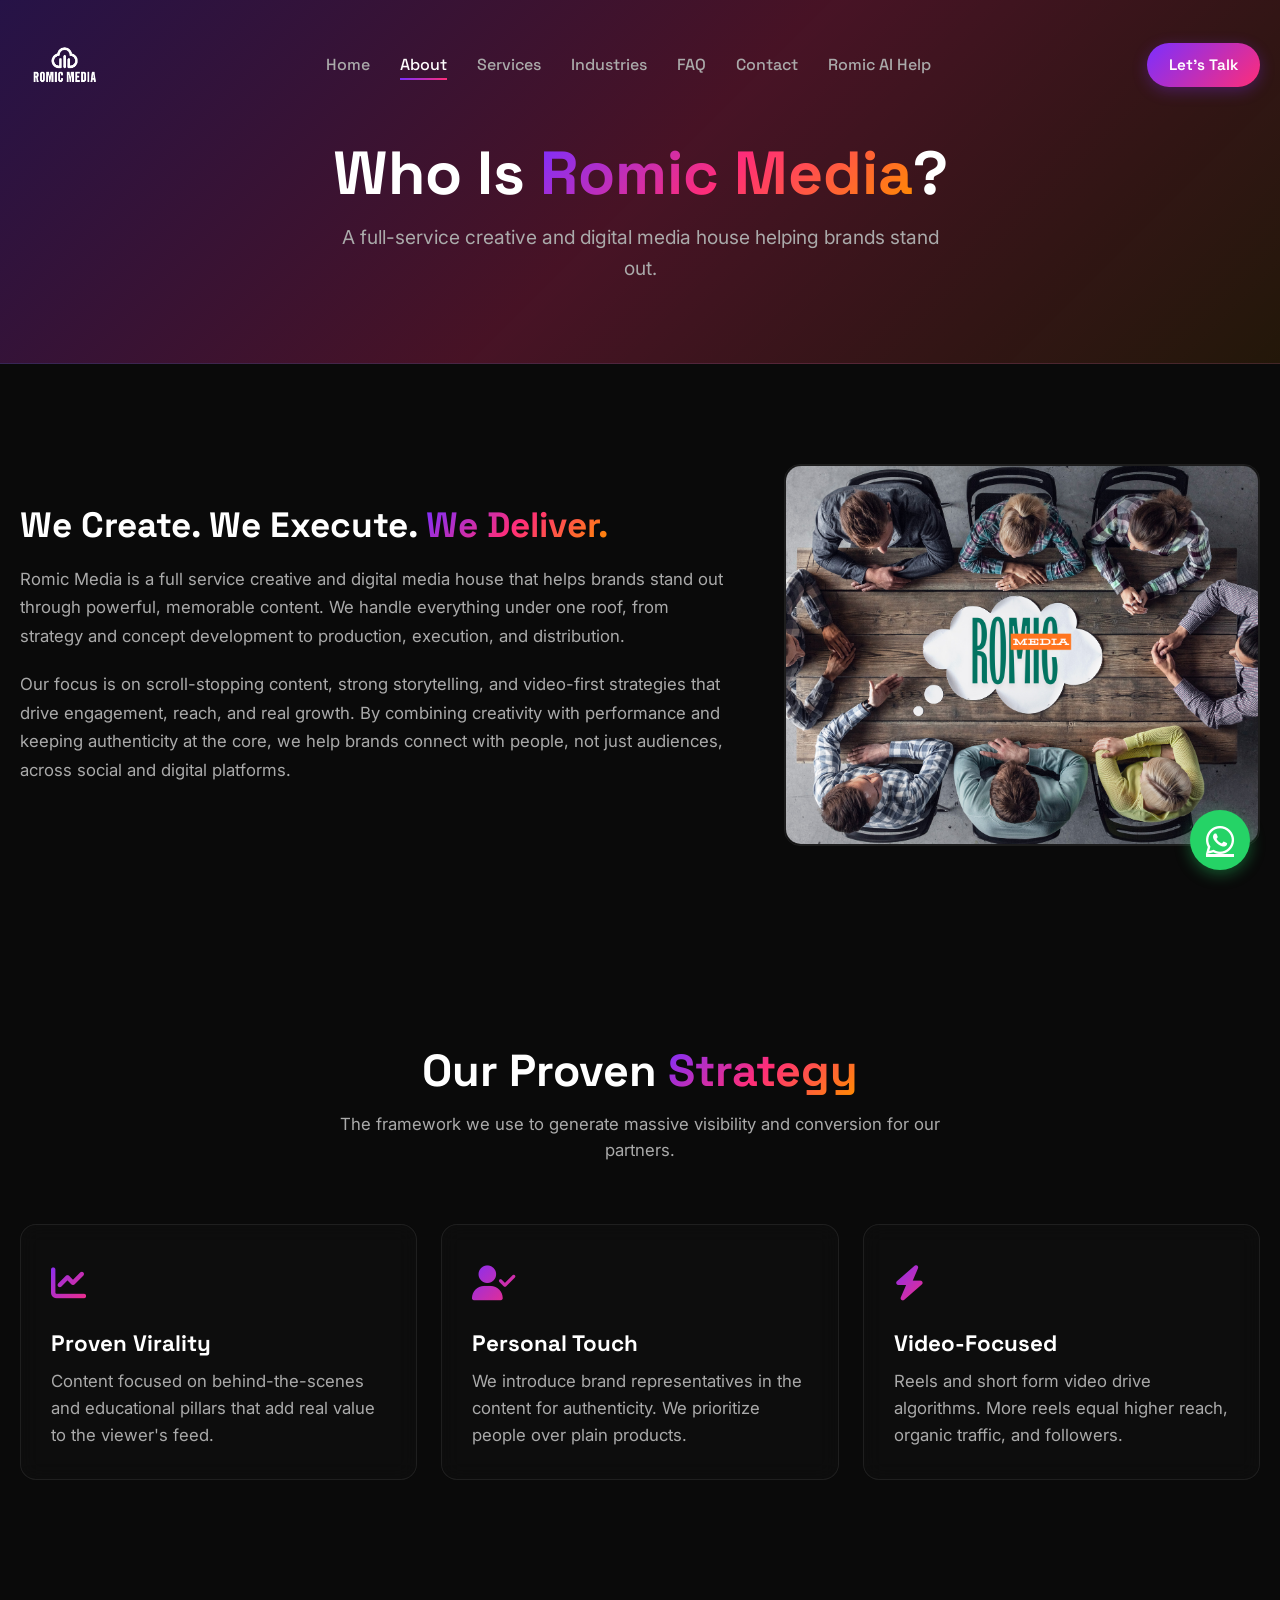
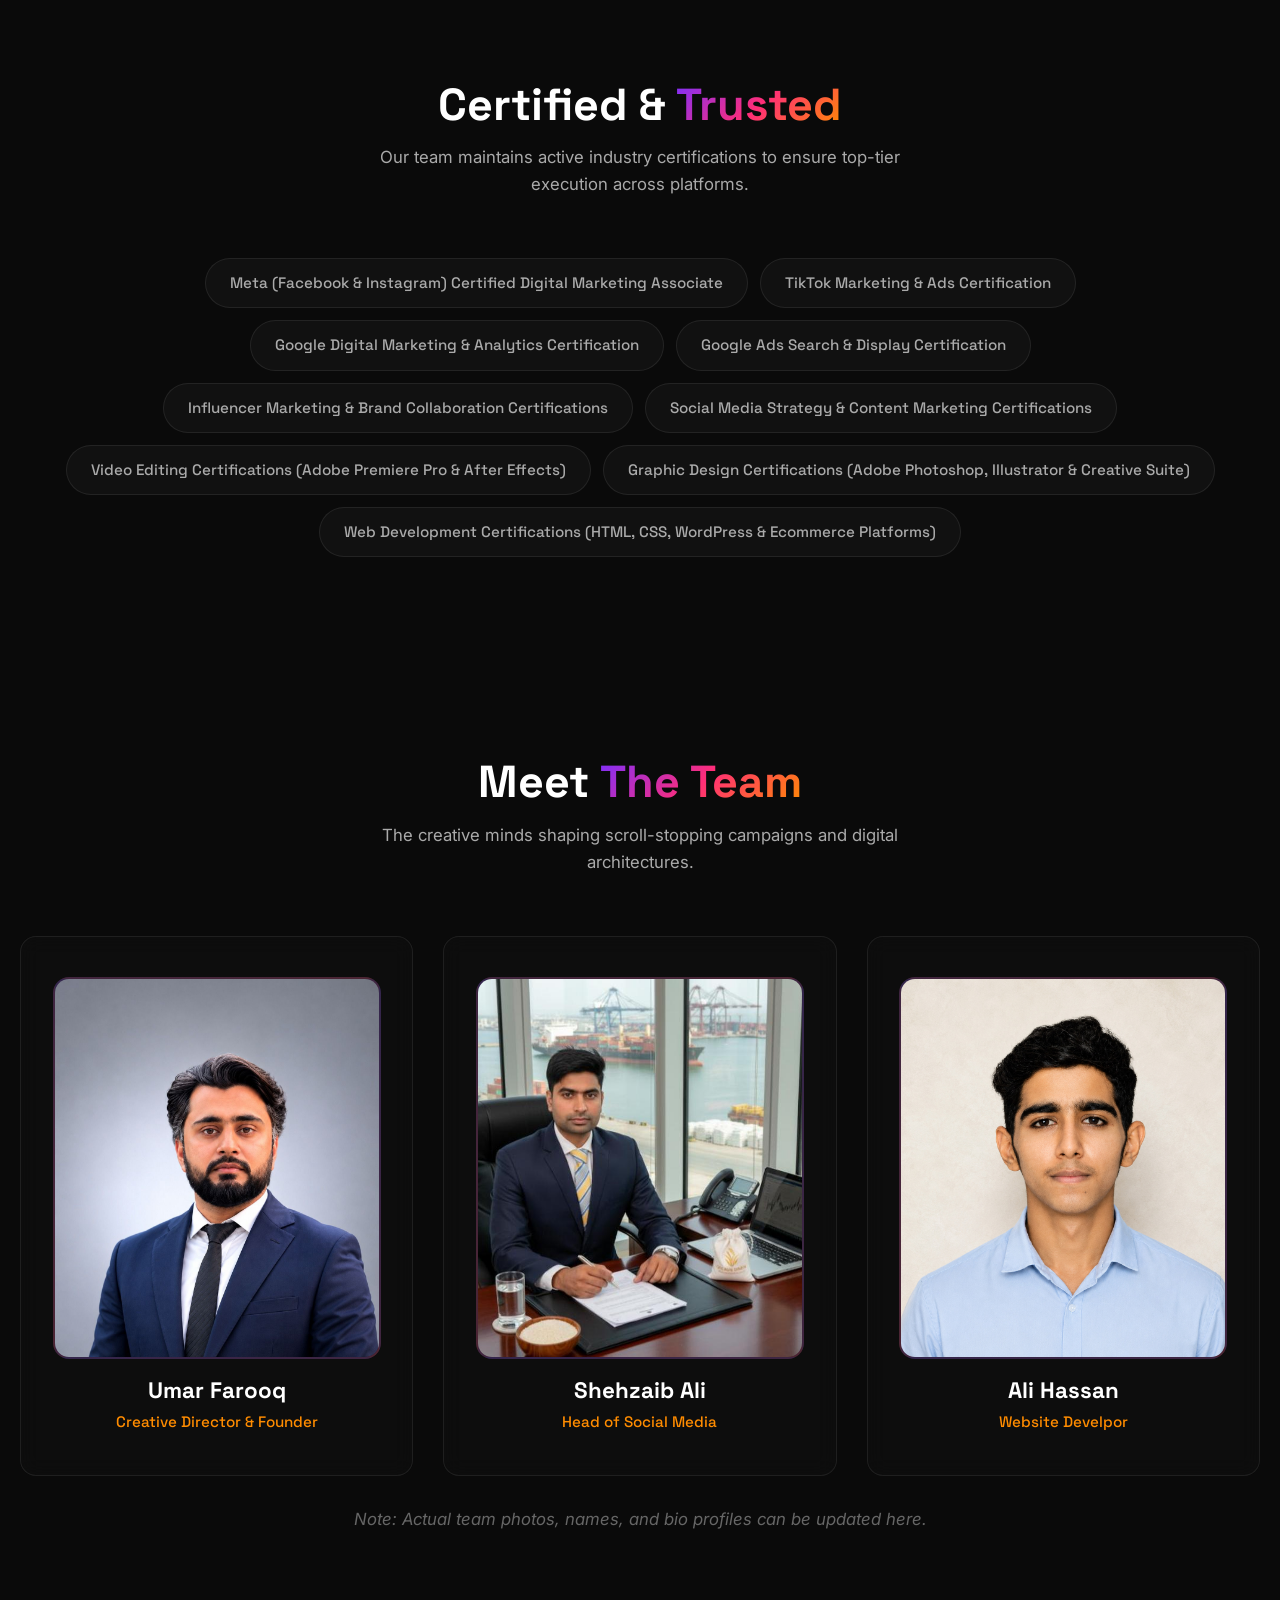
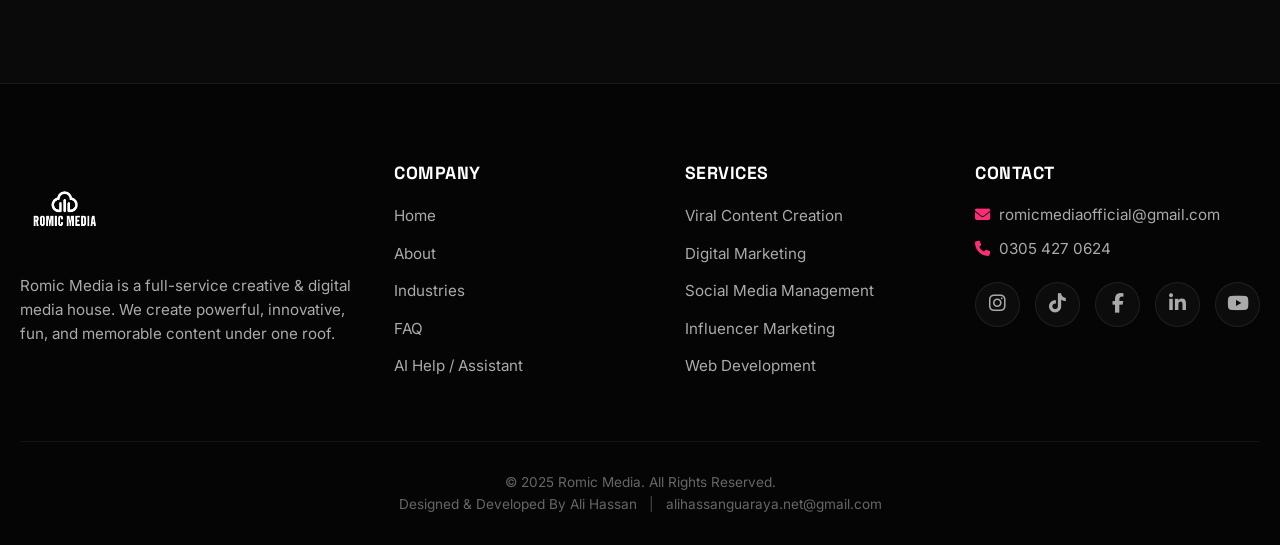
==== commit 43196094: "Update about.html" ====
--- a/about.html
+++ b/about.html
@@ -155,7 +155,7 @@
             <!-- Team Member 3 -->
             <div class="glass-card glass-card-orange team-card">
     <div class="team-avatar">
-        <img src="images/teammember3.png" alt="Lead Editor & VFX Artist">
+        <img src="images/teammember3.jpg" alt="Lead Editor & VFX Artist">
     </div>
     <h3 class="team-name">Ali Hassan</h3>
     <span class="team-role">Website Develpor</span>
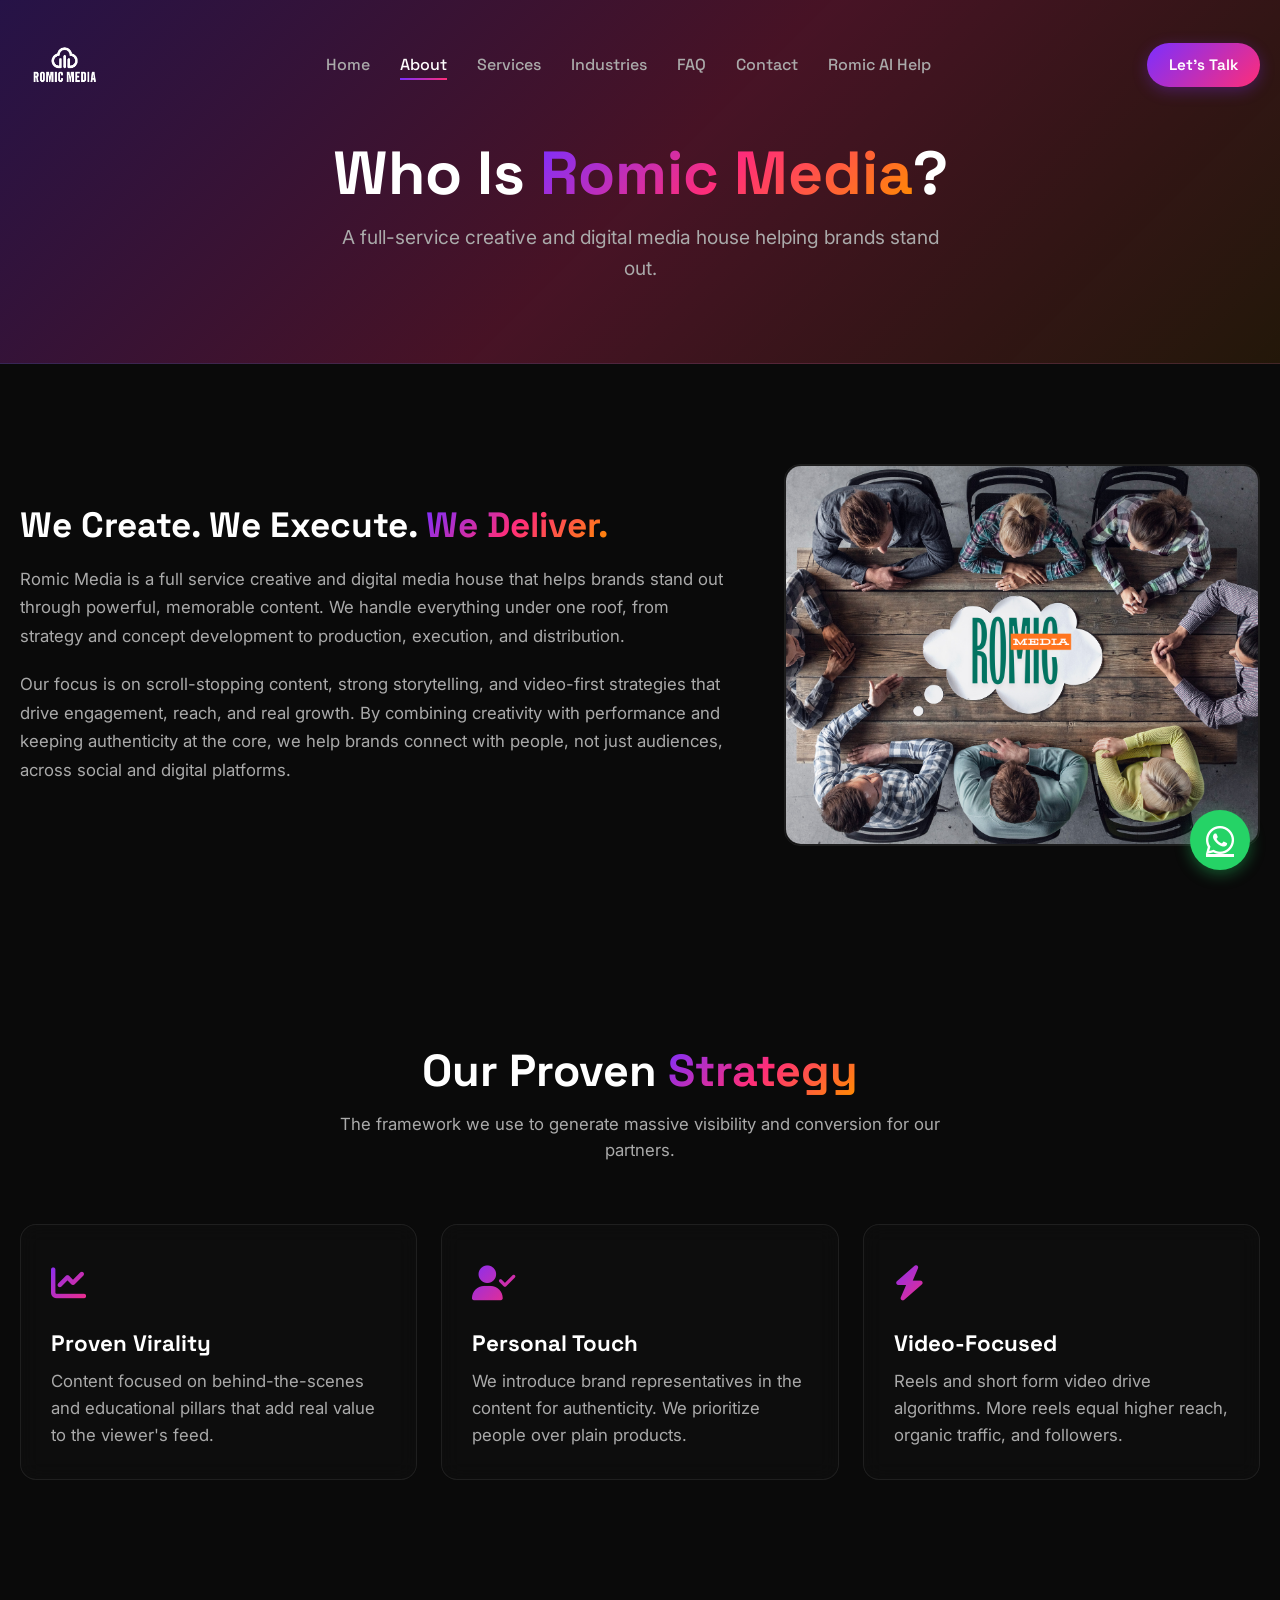
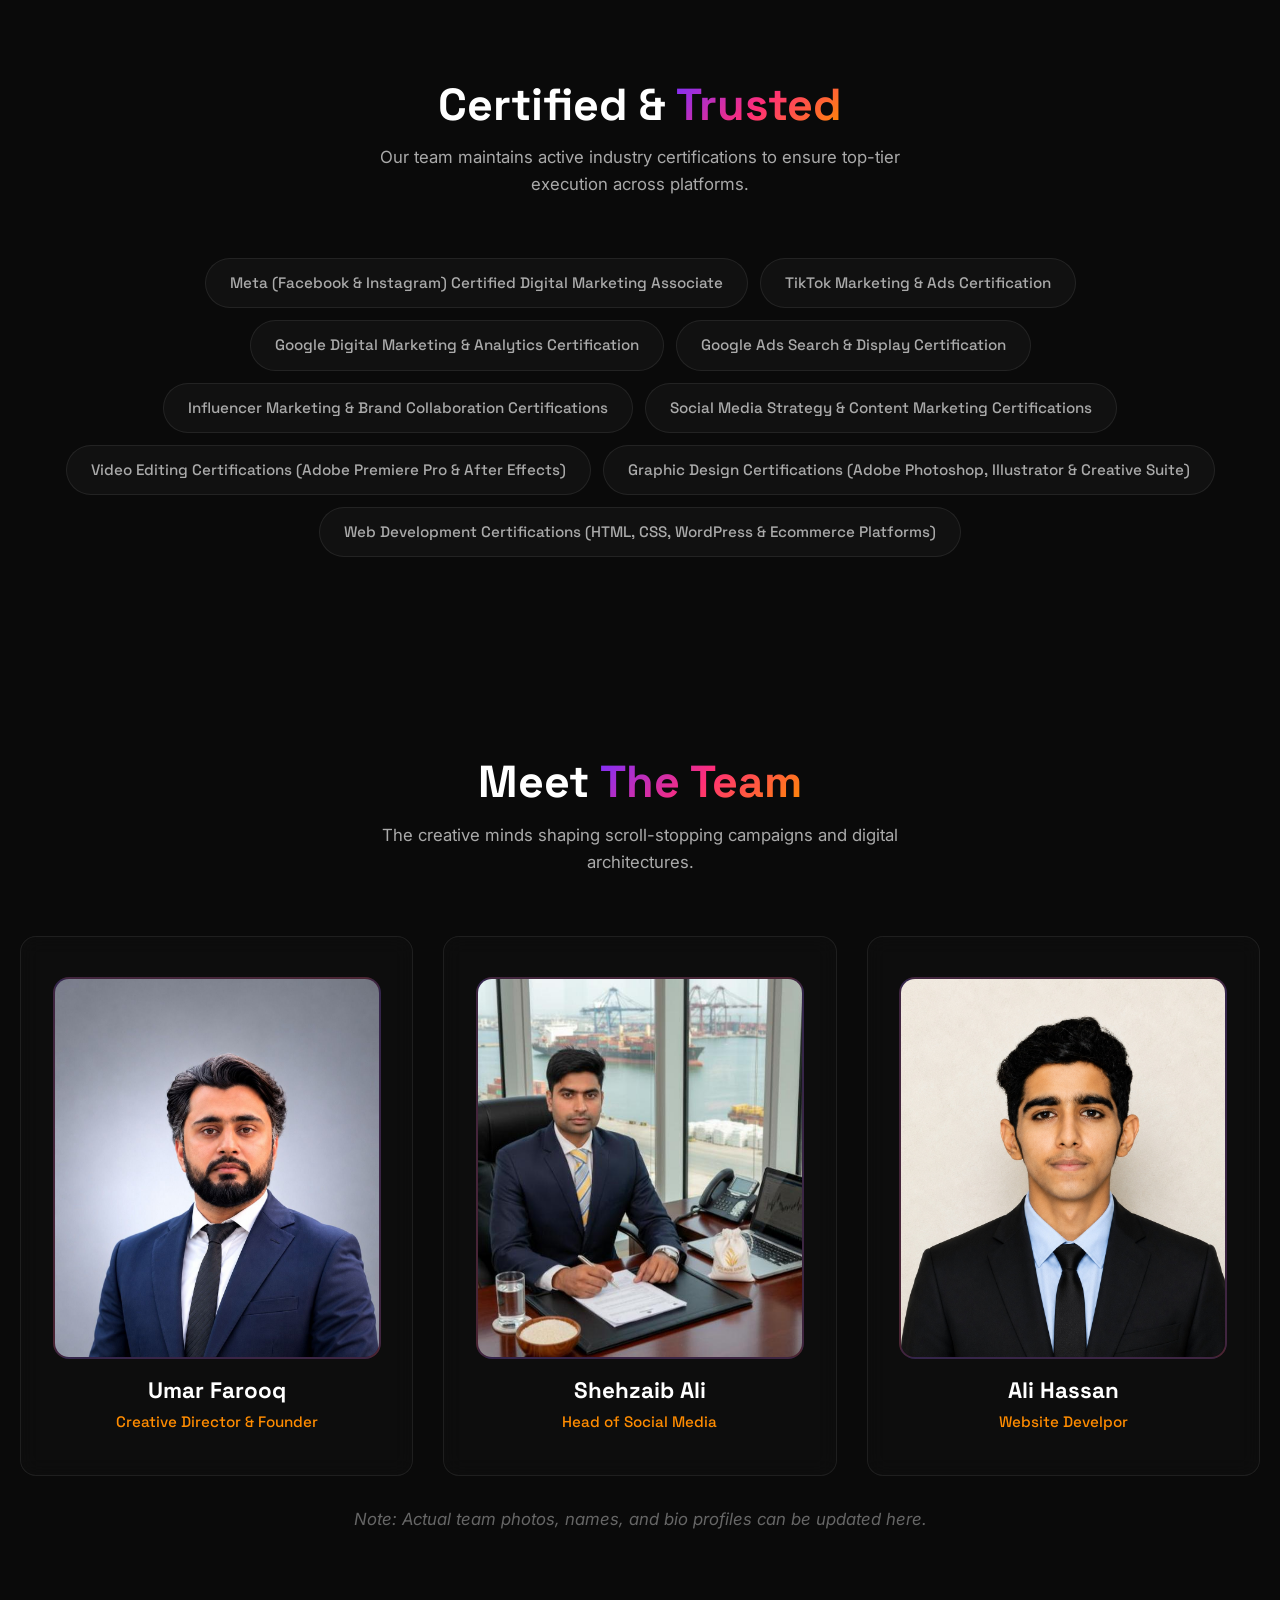
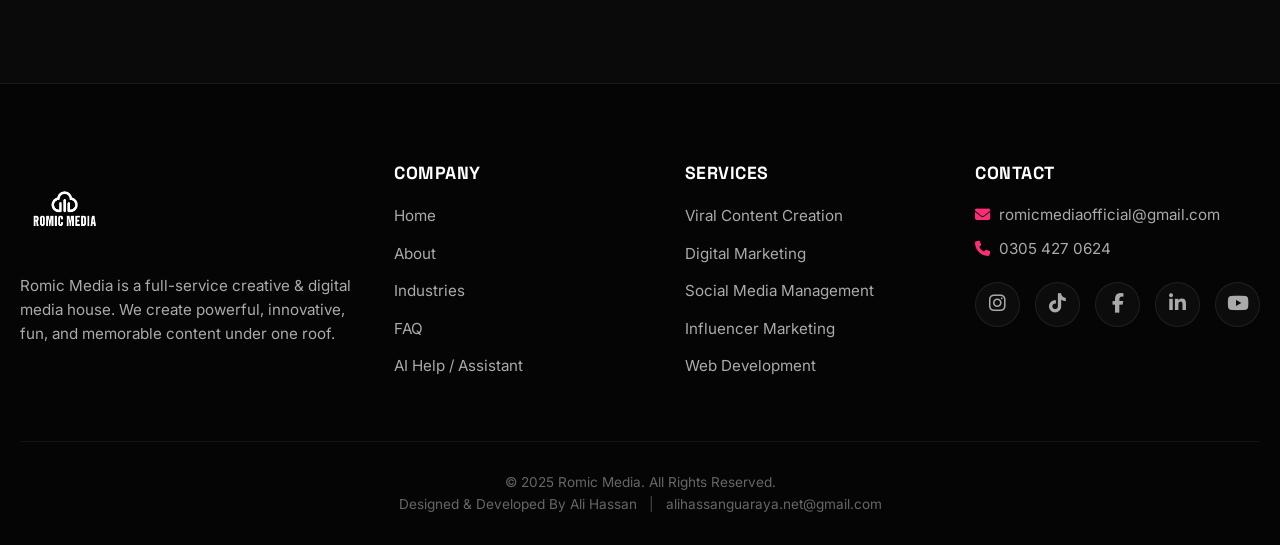
==== commit f6007d9d: "Update about.html" ====
--- a/about.html
+++ b/about.html
@@ -222,7 +222,7 @@
     </footer>
 
     <!-- Floating WhatsApp Button -->
-    <a href="https://wa.me/923054270624" target="_blank" class="whatsapp-float" aria-label="Contact us on WhatsApp">
+    <a href="https://wa.me/923209670625" target="_blank" class="whatsapp-float" aria-label="Contact us on WhatsApp">
         <i class="fa-brands fa-whatsapp"></i>
     </a>
 
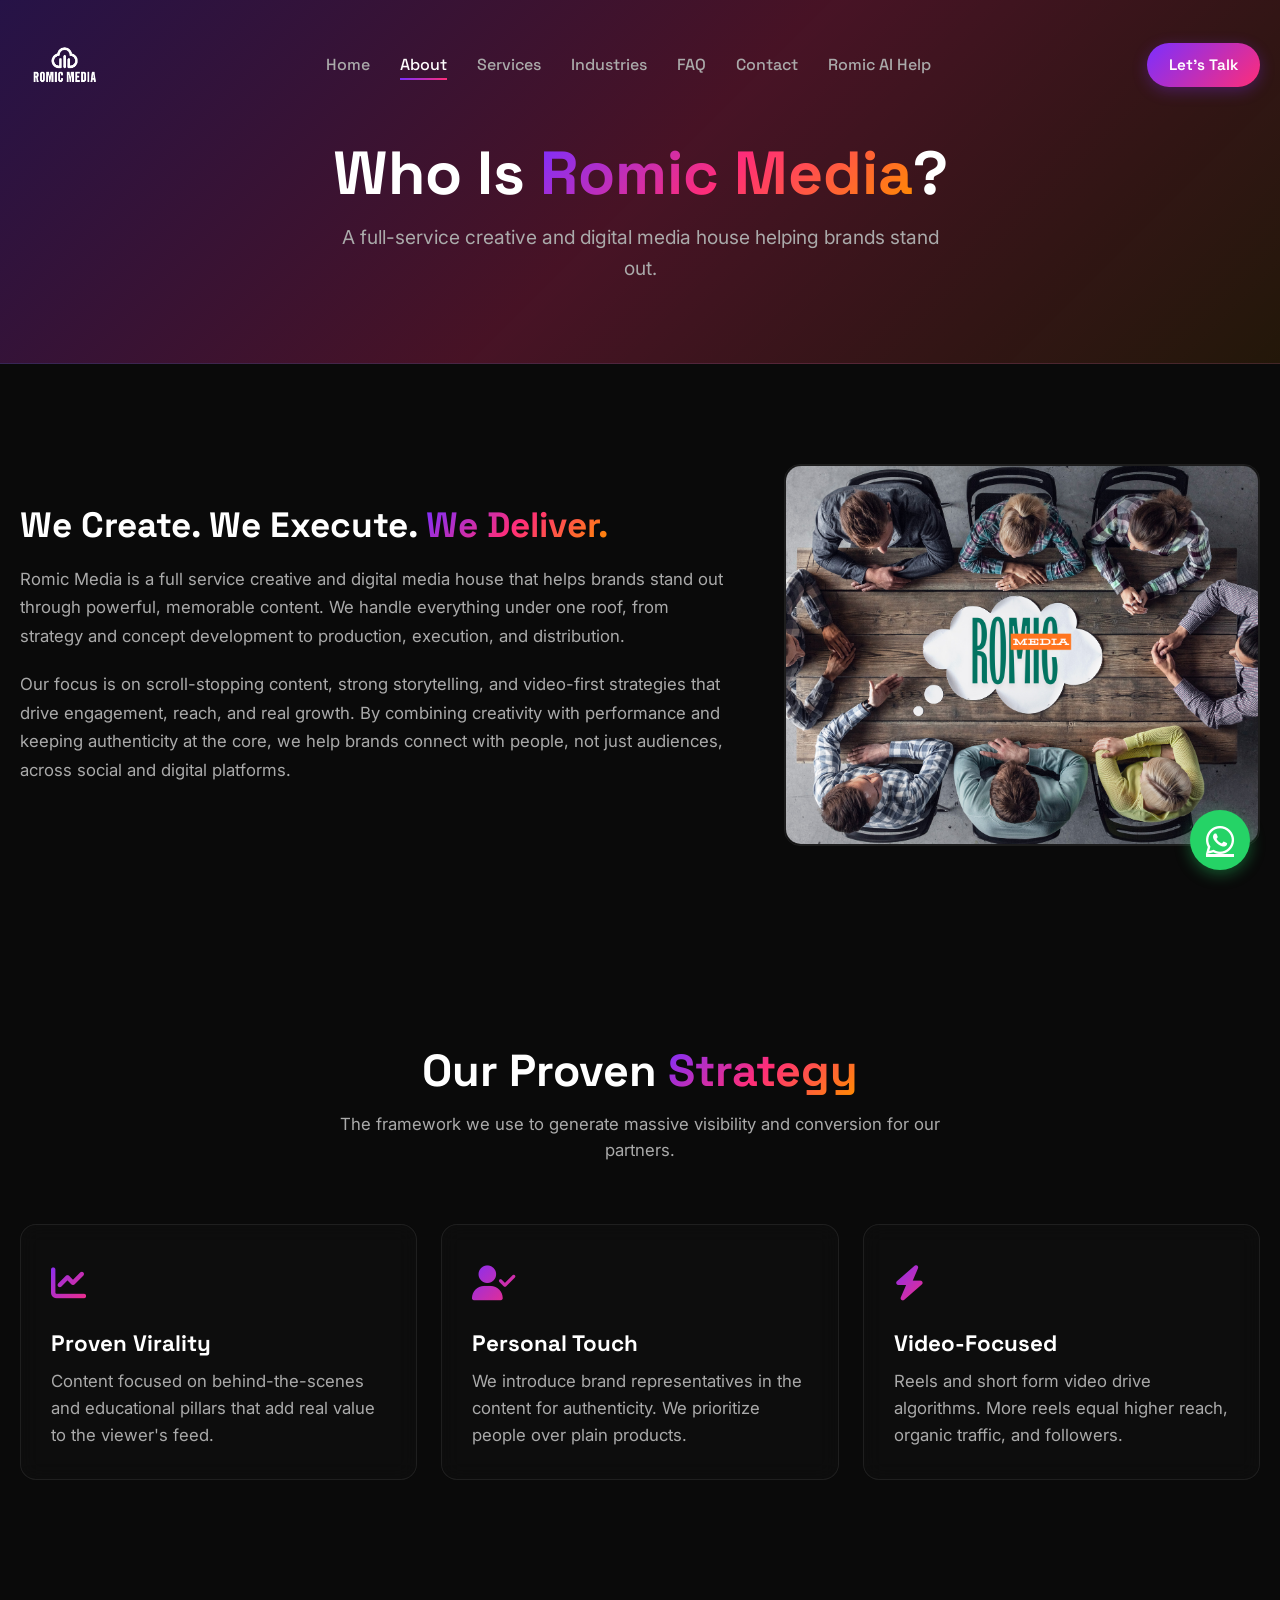
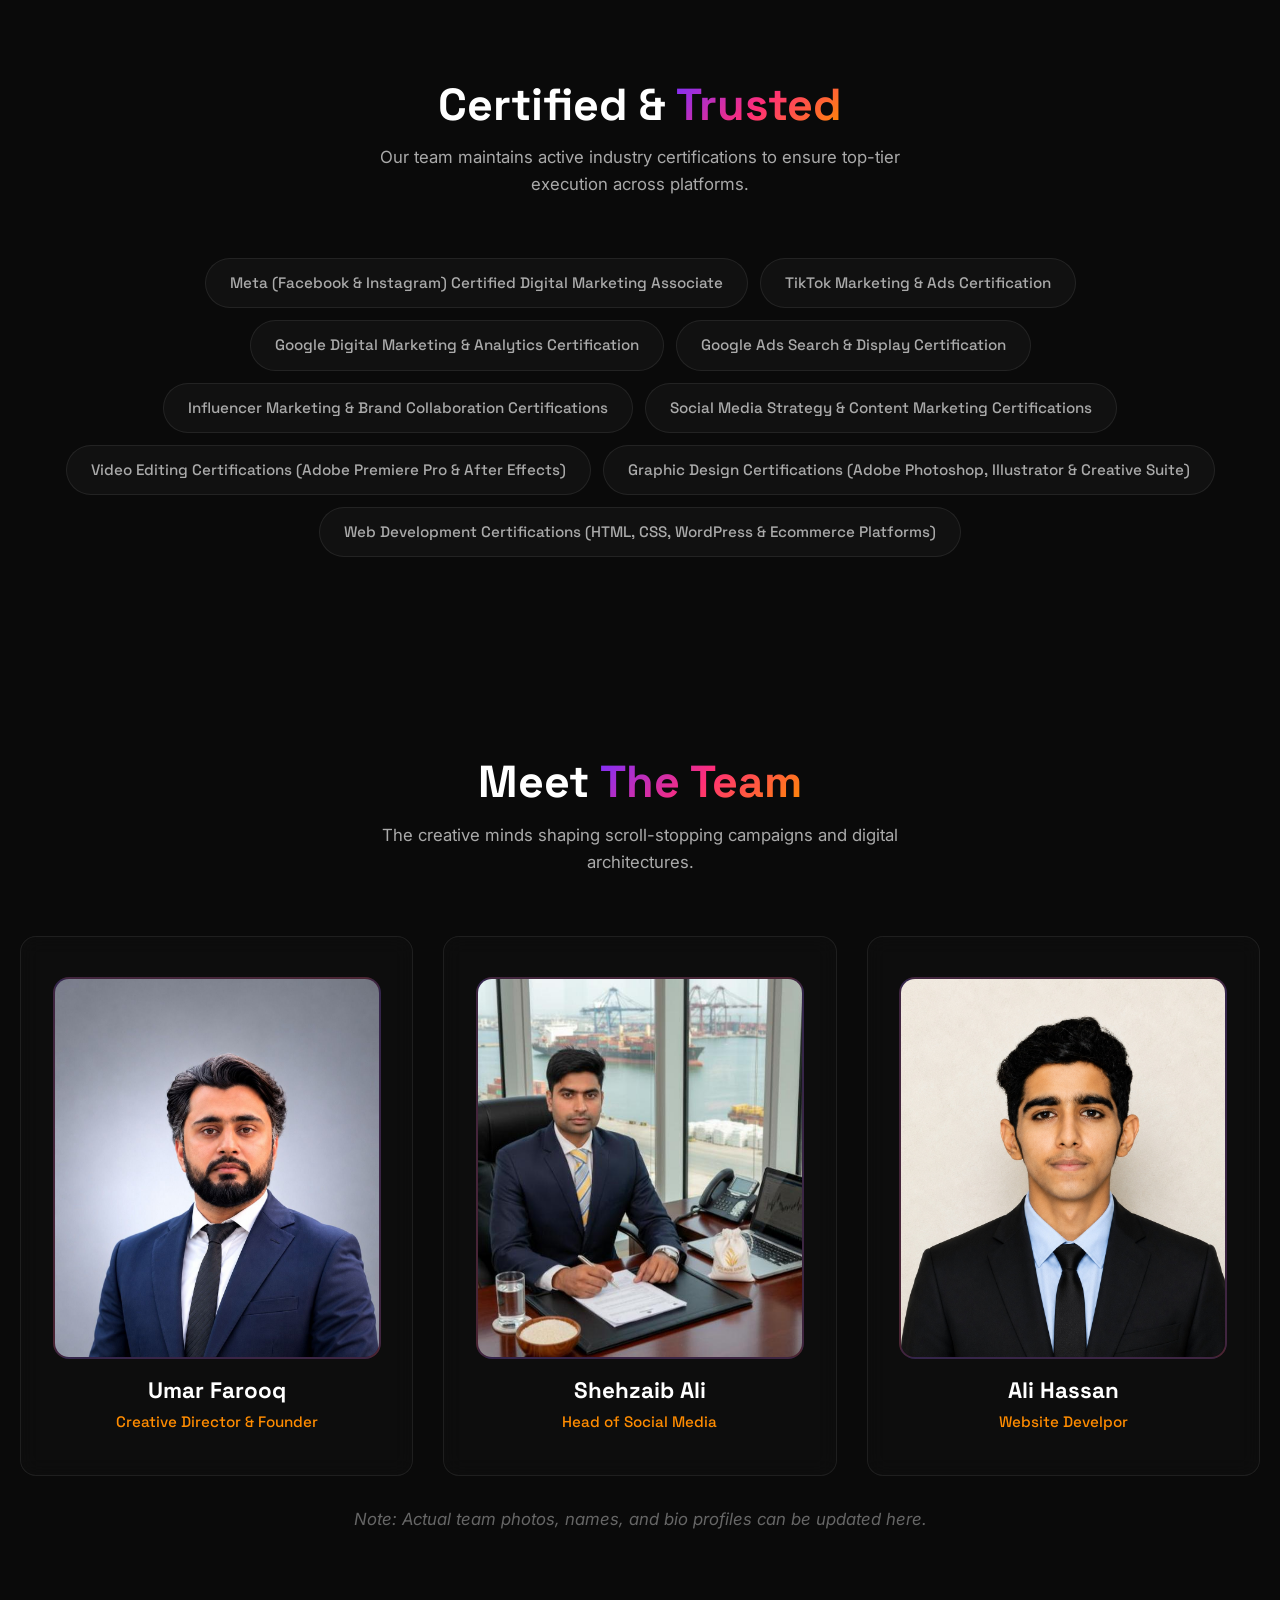
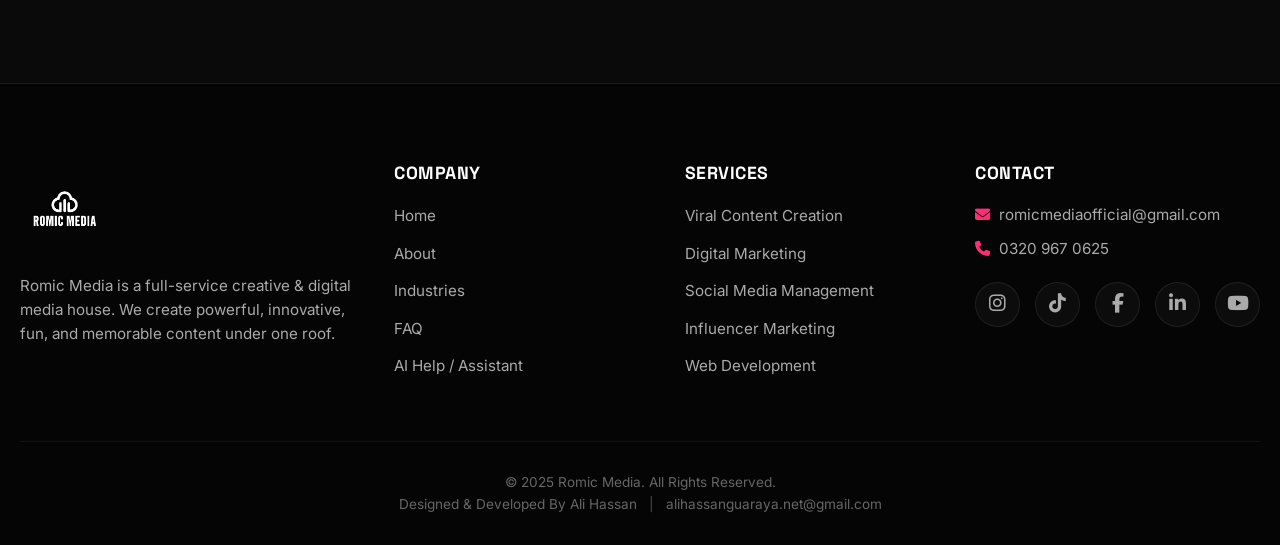
==== commit 1b851786: "Update about.html" ====
--- a/about.html
+++ b/about.html
@@ -203,7 +203,7 @@
                 <h4>Contact</h4>
                 <div class="footer-contact-info">
                     <p><i class="fa-solid fa-envelope"></i> romicmediaofficial@gmail.com</p>
-                    <p><i class="fa-solid fa-phone"></i> 0305 427 0624</p>
+                    <p><i class="fa-solid fa-phone"></i> 0320 967 0625</p>
                 </div>
                 <div class="social-links-grid">
                     <a href="https://instagram.com/romicmedia" target="_blank" class="social-circle-link"><i class="fa-brands fa-instagram"></i></a>
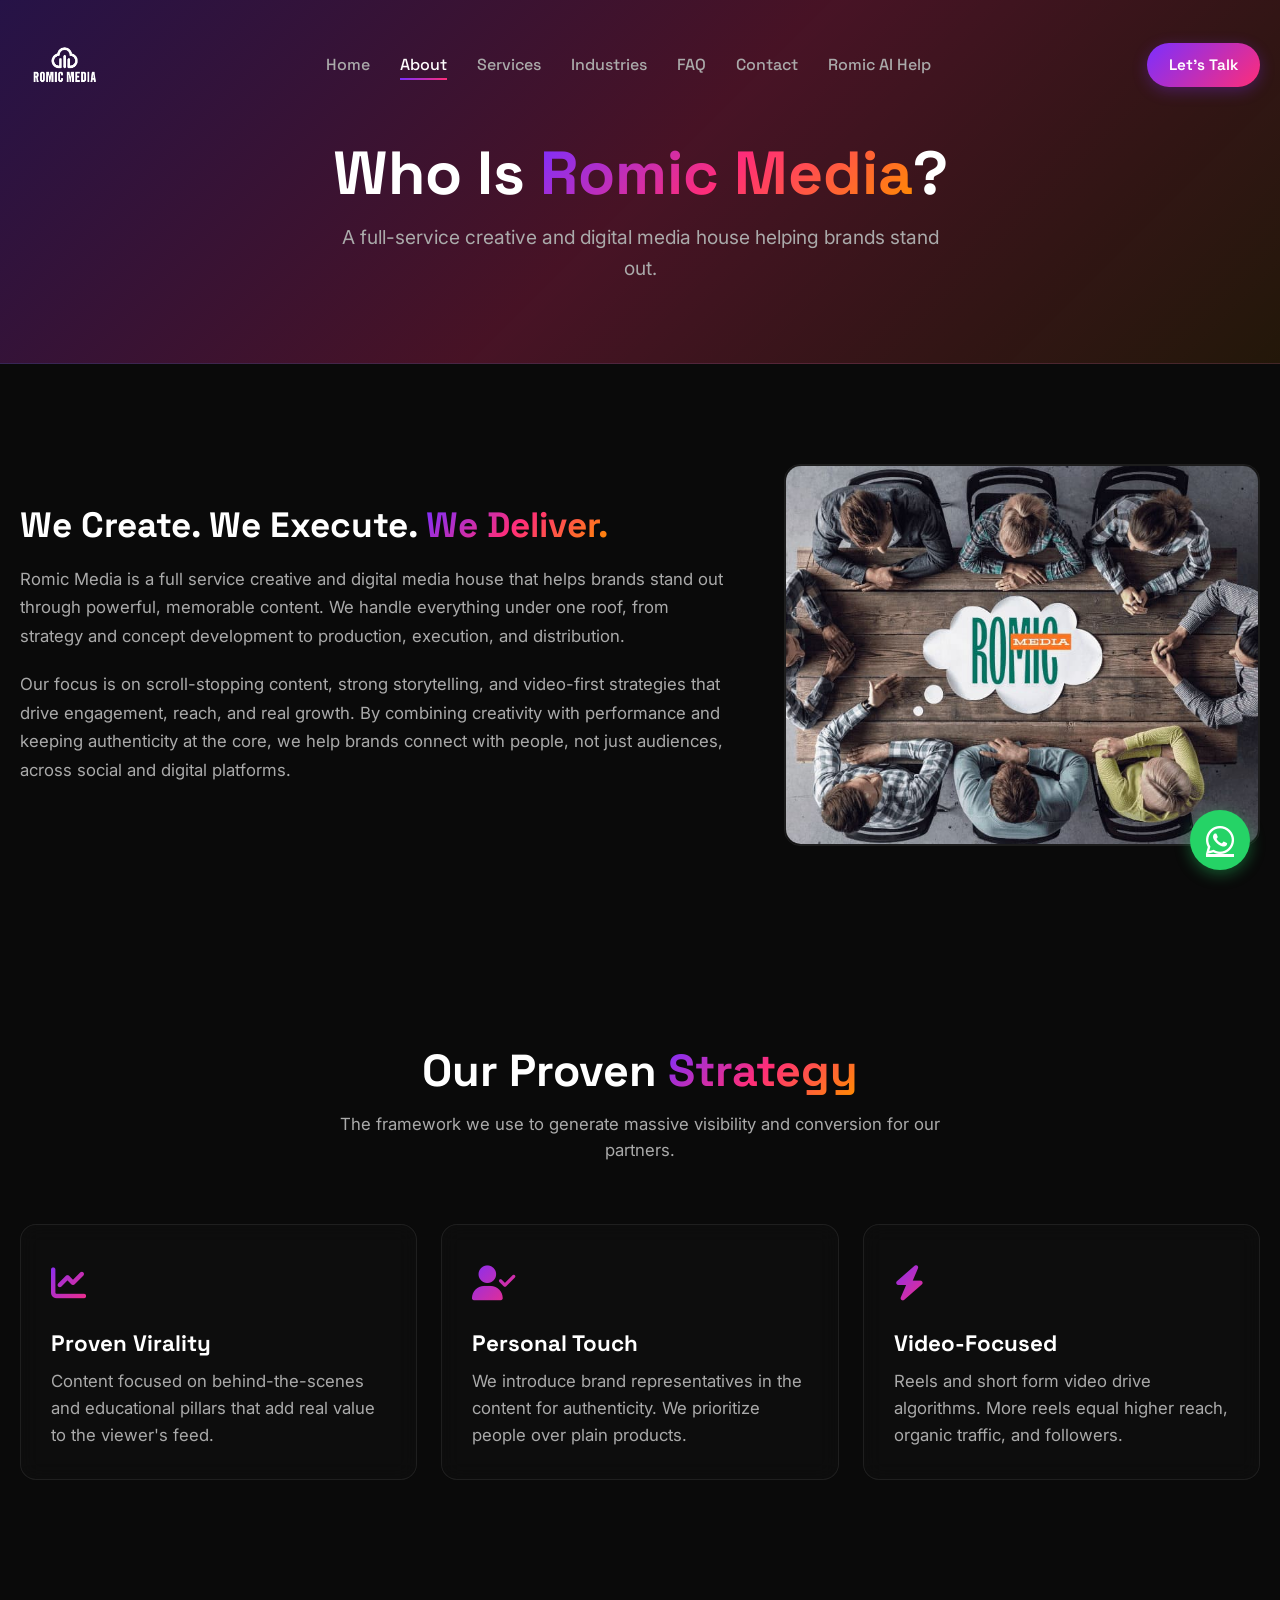
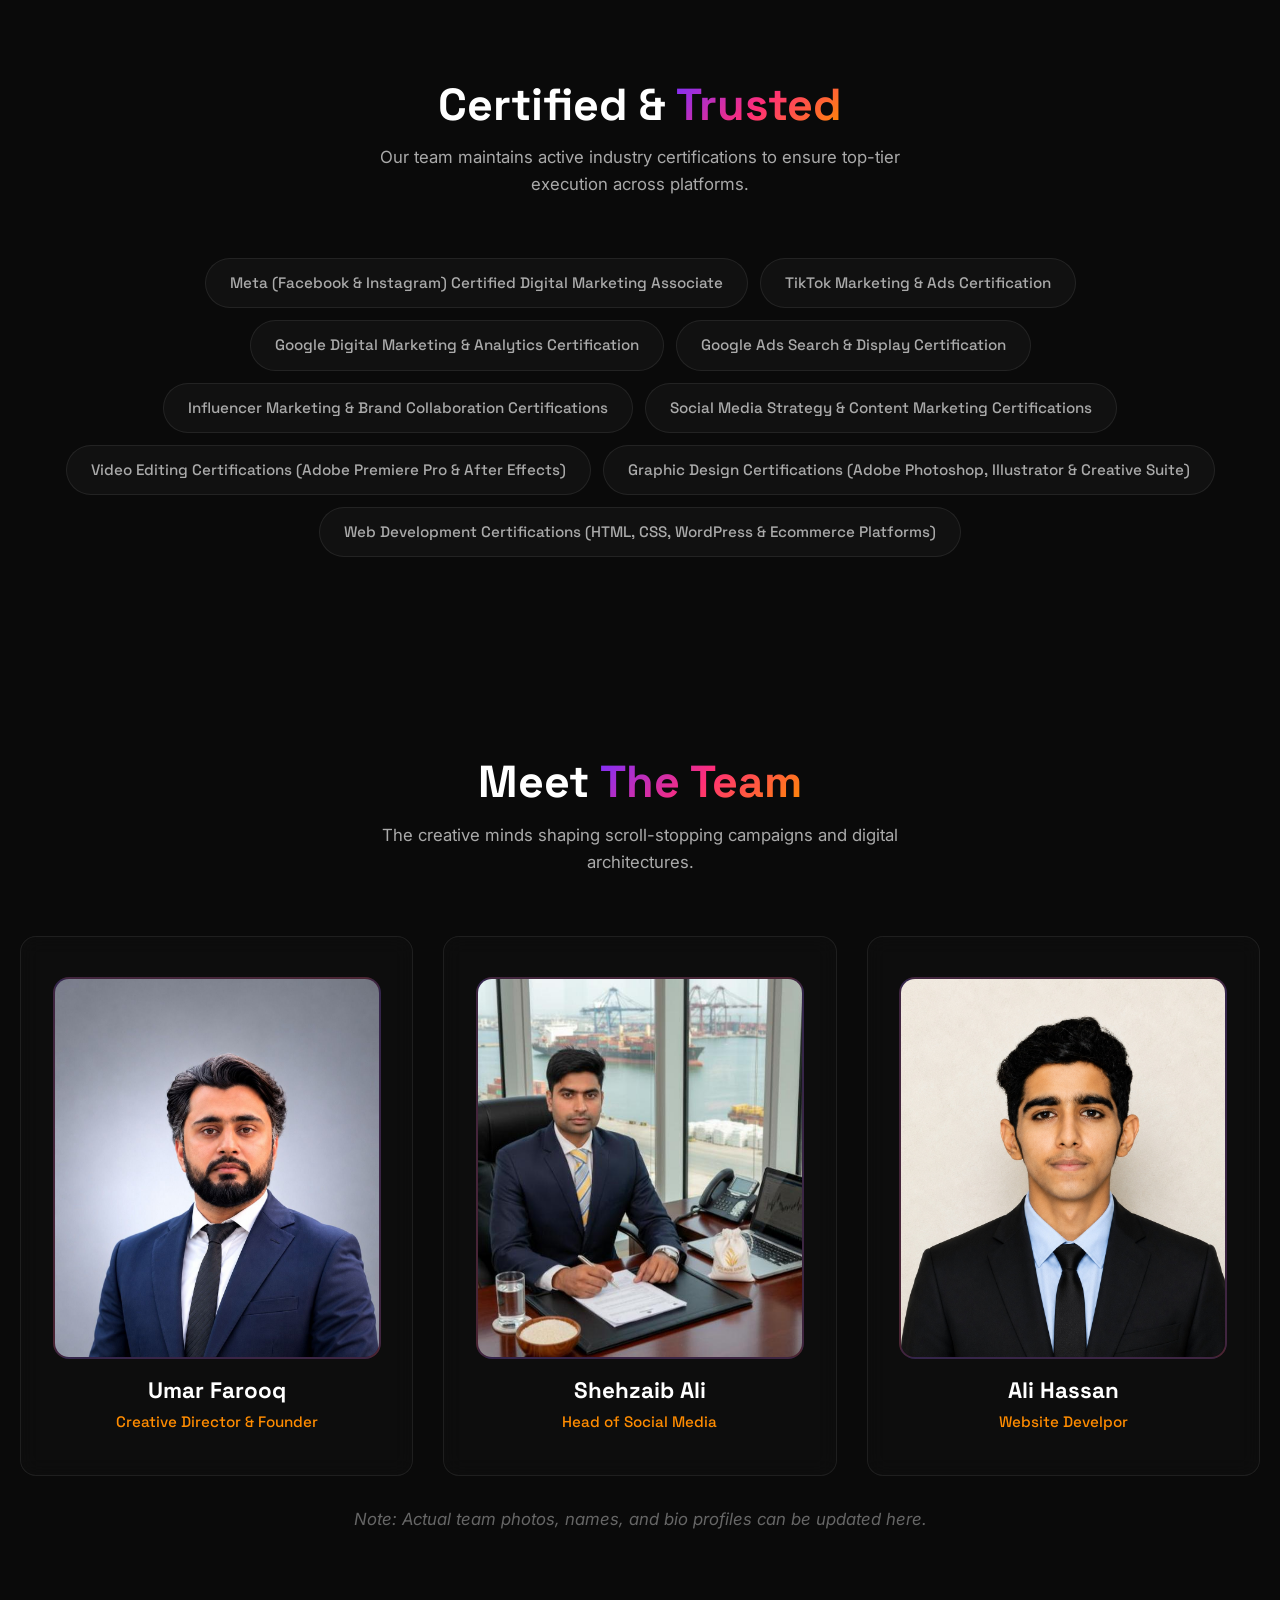
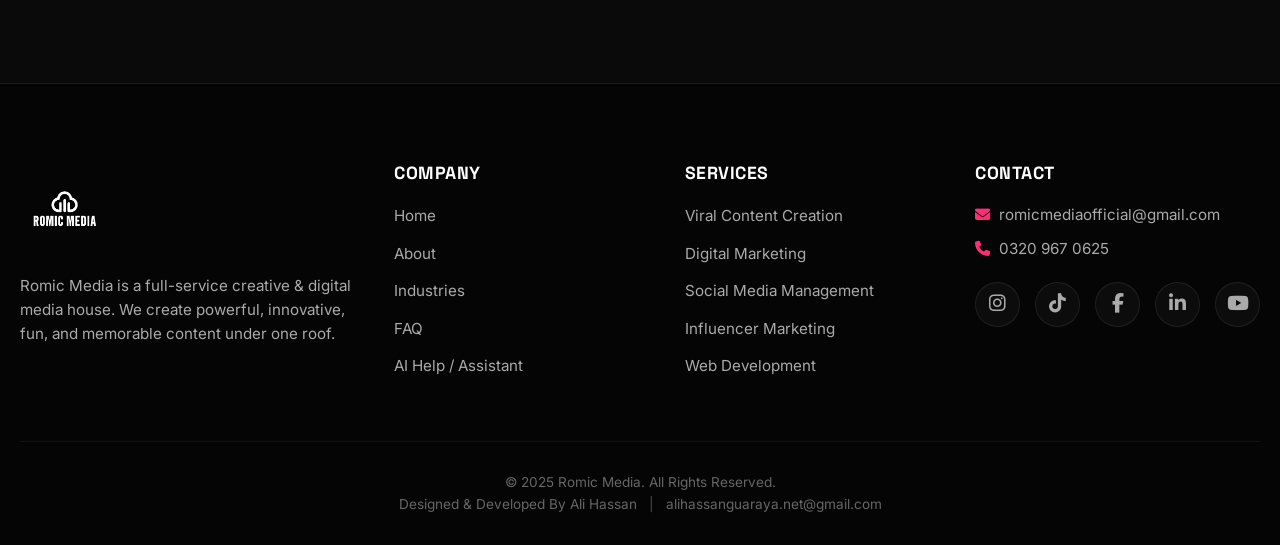
==== commit 70640d2e: "Update about.html" ====
--- a/about.html
+++ b/about.html
@@ -72,7 +72,7 @@
                 </p>
             </div>
             <div class="real-visual">
-                <img src="aboutimage.png" alt="Romic Media Creative Team" style="width:100%; height:380px; object-fit:cover; border-radius:16px; border:1px solid rgba(255,255,255,0.08); display:block;">
+                <img src="images/aboutimage.jpg" alt="Romic Media Creative Team" style="width:100%; height:380px; object-fit:cover; border-radius:16px; border:1px solid rgba(255,255,255,0.08); display:block;">
             </div>
         </div>
     </section>
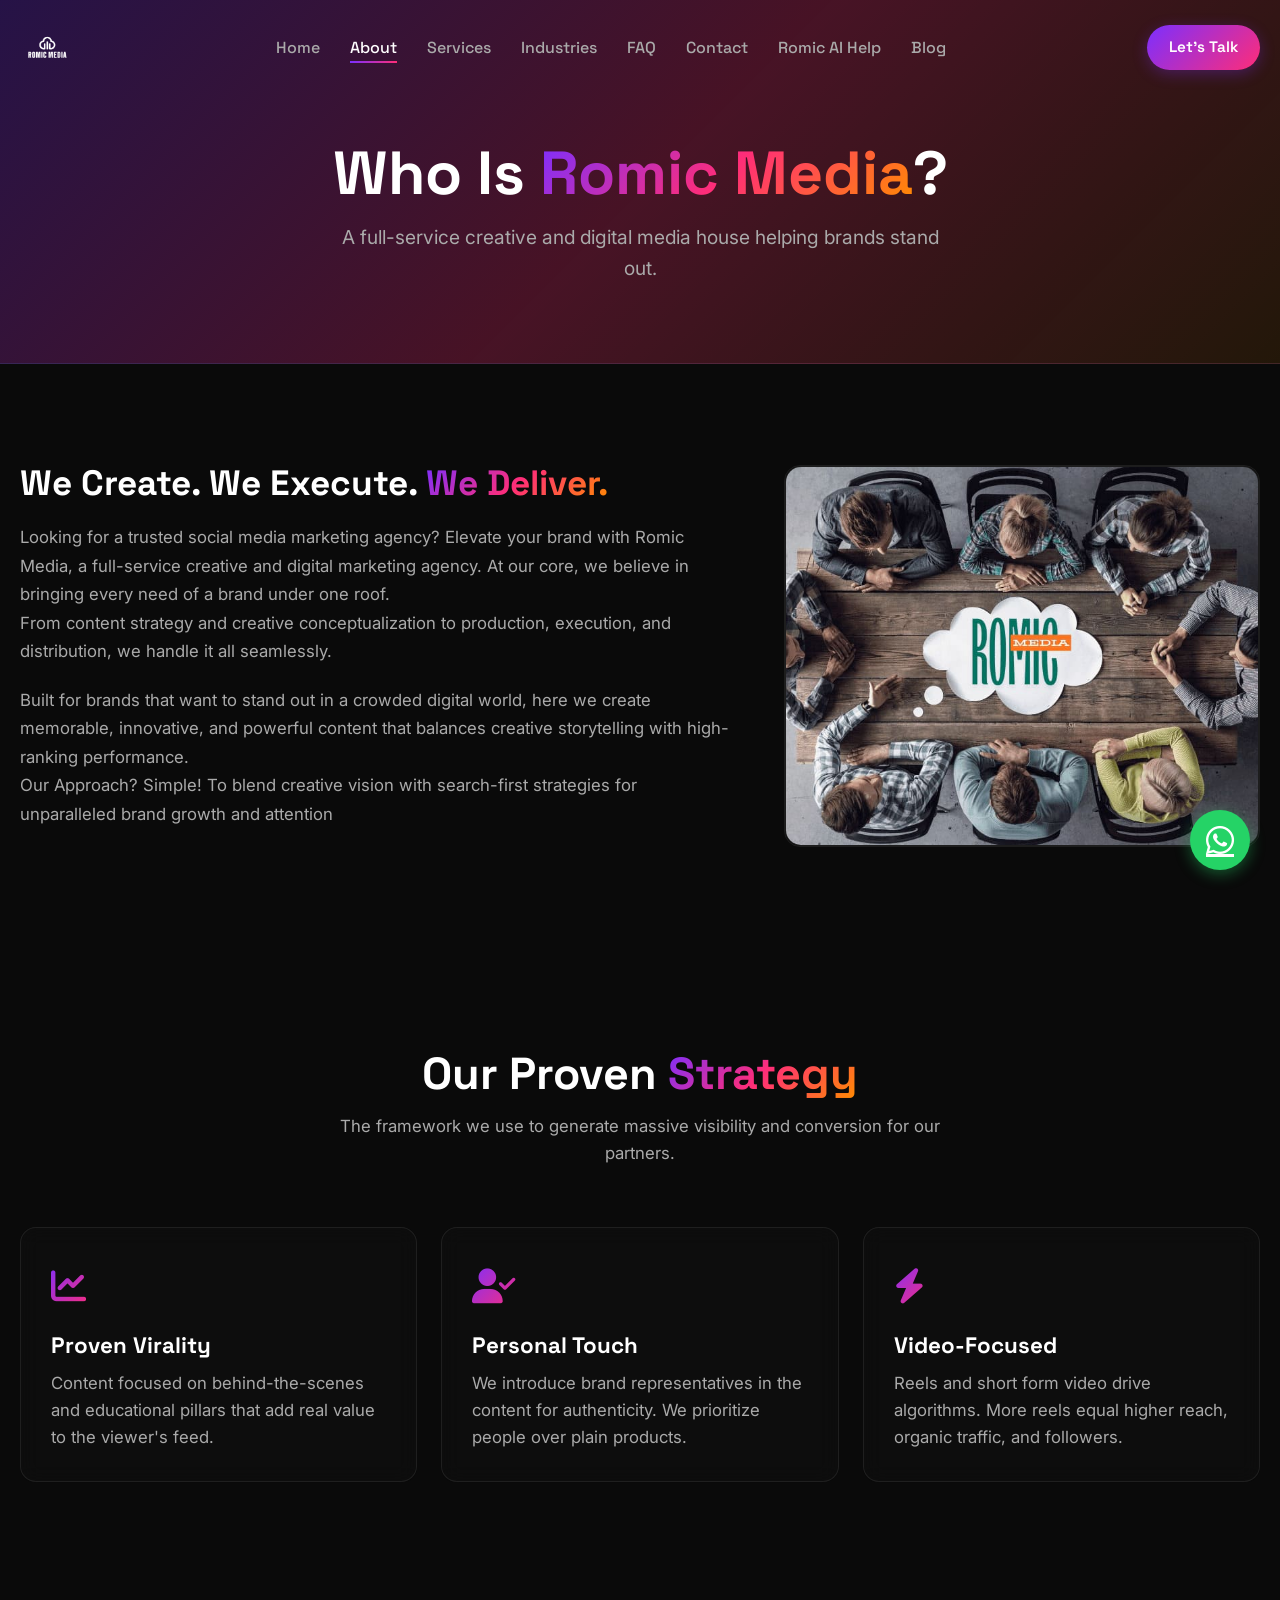
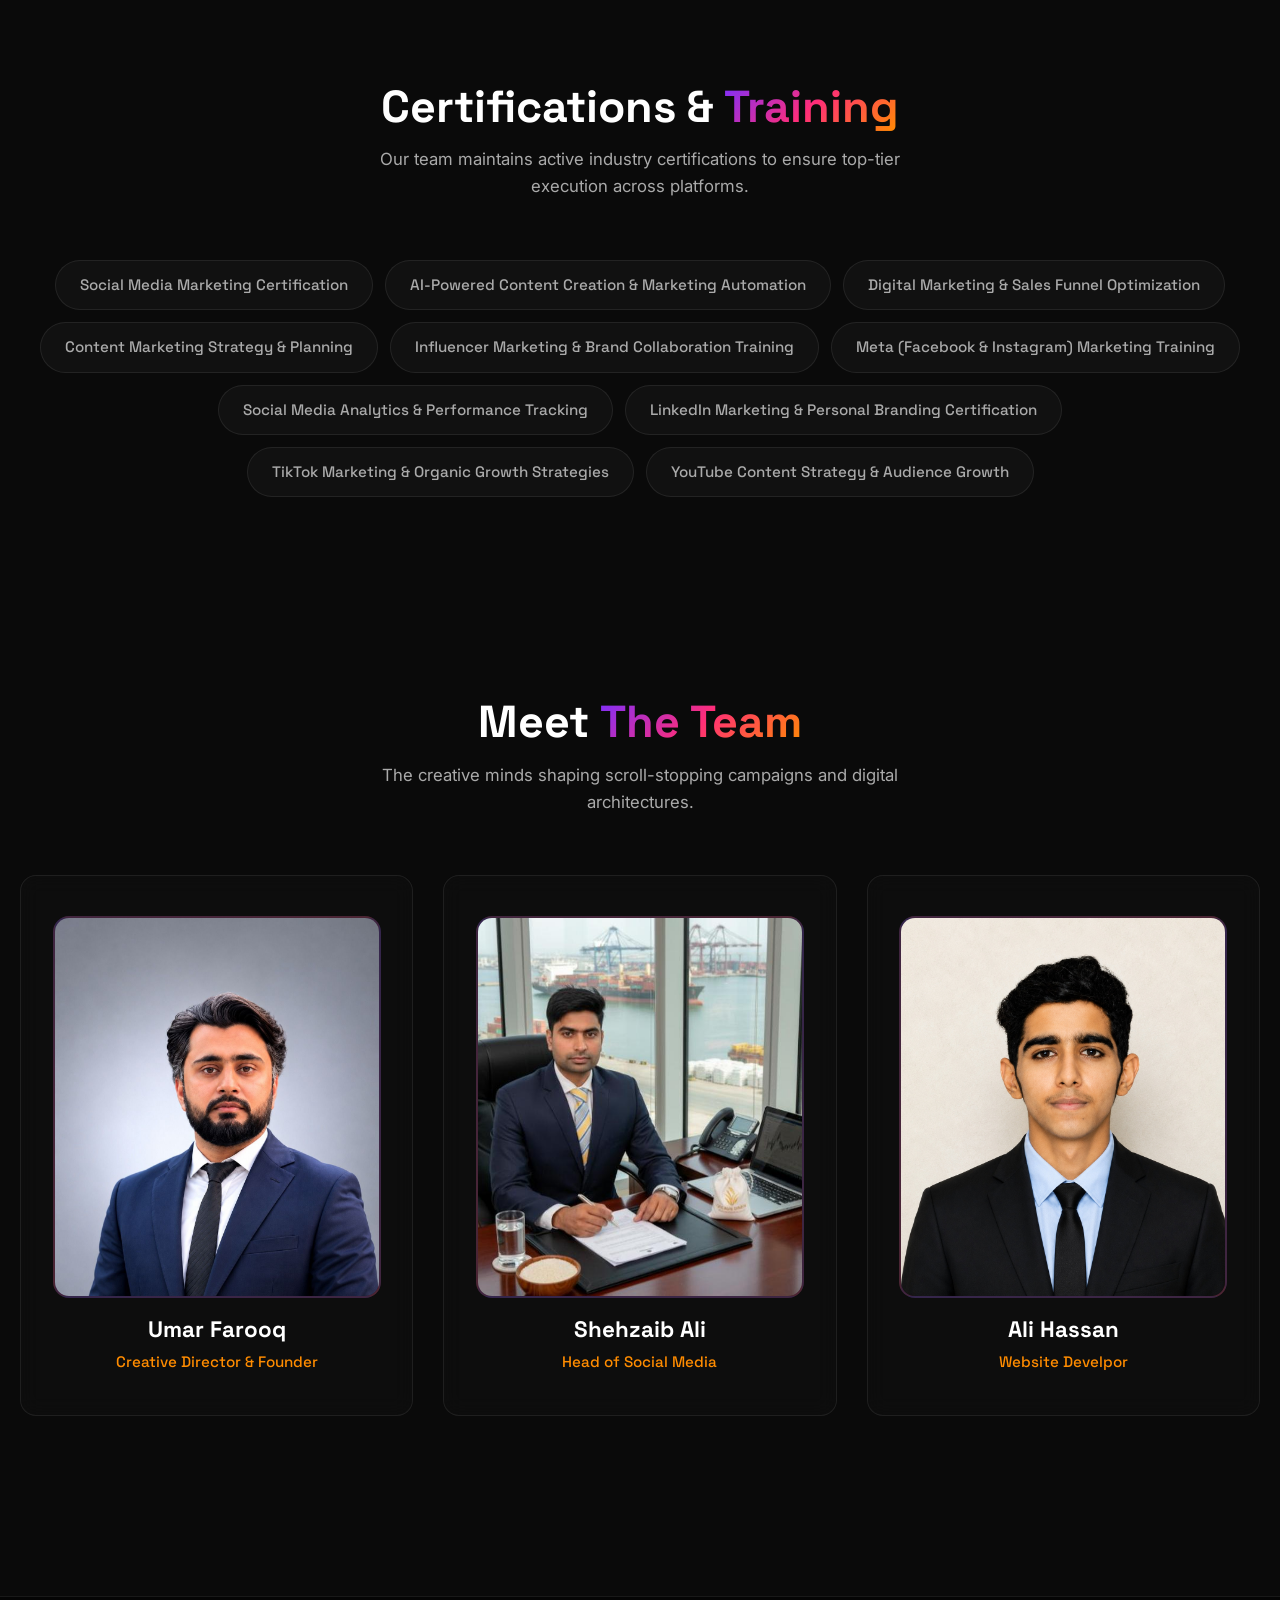
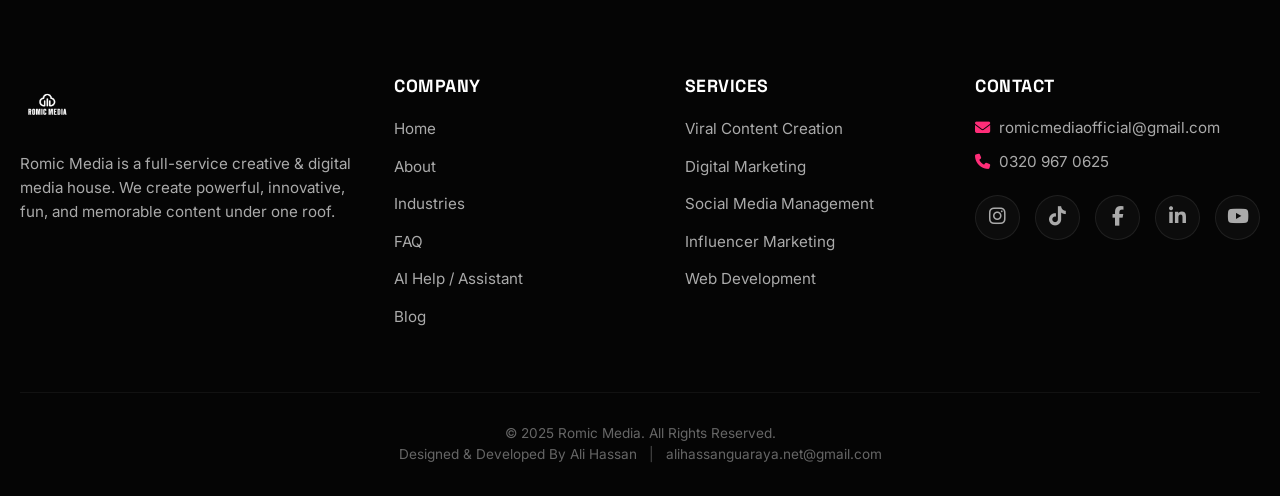
==== commit 005958c3: "Update about.html" ====
--- a/about.html
+++ b/about.html
@@ -44,6 +44,7 @@
                 <li><a href="faq.html" class="nav-link">FAQ</a></li>
                 <li><a href="contact.html" class="nav-link">Contact</a></li>
                 <li><a href="https://www.chatbase.co/B4U5oP-RhPYTHTbgzU2lm/help" target="_blank" class="nav-link">Romic AI Help</a></li>
+                <li><a href="blog.html" class="nav-link">Blog</a></li>
                 <li class="mobile-only-cta"><a href="contact.html" class="btn btn-solid nav-cta">Let's Talk</a></li>
             </ul>
 
@@ -65,11 +66,12 @@
             <div class="about-text">
                 <h3>We Create. We Execute. <span class="gradient-text">We Deliver.</span></h3>
                 <p>
-                    Romic Media is a full service creative and digital media house that helps brands stand out through powerful, memorable content. We handle everything under one roof, from strategy and concept development to production, execution, and distribution.
-                </p>
+             Looking for a trusted social media marketing agency? Elevate your brand with Romic Media, a full-service creative and digital marketing agency. At our core, we believe in bringing every need of a brand under one roof. <br> From content strategy and creative conceptualization to production, execution, and distribution, we handle it all seamlessly.                
                 <p>
-                    Our focus is on scroll-stopping content, strong storytelling, and video-first strategies that drive engagement, reach, and real growth. By combining creativity with performance and keeping authenticity at the core, we help brands connect with people, not just audiences, across social and digital platforms.
-                </p>
+             Built for brands that want to stand out in a crowded digital world, here we create memorable, innovative, and powerful content that balances creative storytelling with high-ranking performance. <br>Our Approach? Simple! To blend creative vision with search-first strategies for unparalleled brand growth and attention
+               
+             </p>
+            
             </div>
             <div class="real-visual">
                 <img src="images/aboutimage.jpg" alt="Romic Media Creative Team" style="width:100%; height:380px; object-fit:cover; border-radius:16px; border:1px solid rgba(255,255,255,0.08); display:block;">
@@ -108,20 +110,21 @@
     <!-- Certifications Section -->
     <section class="certifications-section reveal">
         <div class="section-title-wrapper">
-            <h2 class="section-title">Certified & <span class="gradient-text">Trusted</span></h2>
+            <h2 class="section-title">Certifications & <span class="gradient-text">Training </span></h2>
             <p class="section-subtitle">Our team maintains active industry certifications to ensure top-tier execution across platforms.</p>
         </div>
         
         <div class="cert-grid">
-            <span class="cert-badge">Meta (Facebook & Instagram) Certified Digital Marketing Associate</span>
-            <span class="cert-badge">TikTok Marketing & Ads Certification</span>
-            <span class="cert-badge">Google Digital Marketing & Analytics Certification</span>
-            <span class="cert-badge">Google Ads Search & Display Certification</span>
-            <span class="cert-badge">Influencer Marketing & Brand Collaboration Certifications</span>
-            <span class="cert-badge">Social Media Strategy & Content Marketing Certifications</span>
-            <span class="cert-badge">Video Editing Certifications (Adobe Premiere Pro & After Effects)</span>
-            <span class="cert-badge">Graphic Design Certifications (Adobe Photoshop, Illustrator & Creative Suite)</span>
-            <span class="cert-badge">Web Development Certifications (HTML, CSS, WordPress & Ecommerce Platforms)</span>
+            <span class="cert-badge">Social Media Marketing Certification </span>
+            <span class="cert-badge">AI-Powered Content Creation & Marketing Automation </span>
+            <span class="cert-badge">Digital Marketing & Sales Funnel Optimization </span>
+            <span class="cert-badge">Content Marketing Strategy & Planning </span>
+            <span class="cert-badge">Influencer Marketing & Brand Collaboration Training </span>
+            <span class="cert-badge"> Meta (Facebook & Instagram) Marketing Training </span>
+            <span class="cert-badge">Social Media Analytics & Performance Tracking</span>
+            <span class="cert-badge">LinkedIn Marketing & Personal Branding Certification </span>
+            <span class="cert-badge">TikTok Marketing & Organic Growth Strategies </span>
+             <span class="cert-badge">YouTube Content Strategy & Audience Growth</span>
         </div>
     </section>
 
@@ -161,7 +164,7 @@
     <span class="team-role">Website Develpor</span>
 </div>
         </div>
-        <p style="text-align: center; margin-top: 30px; font-style: italic; color: var(--text-muted);">Note: Actual team photos, names, and bio profiles can be updated here.</p>
+        <p style="text-align: center; margin-top: 30px; font-style: italic; color: var(--text-muted);"> </p>
     </section>
 
     <!-- Footer -->
@@ -185,6 +188,7 @@
                     <li><a href="industries.html">Industries</a></li>
                     <li><a href="faq.html">FAQ</a></li>
                     <li><a href="https://www.chatbase.co/B4U5oP-RhPYTHTbgzU2lm/help" target="_blank">AI Help / Assistant</a></li>
+                    <li><a href="blog.html">Blog</a></li>
                 </ul>
             </div>
             
--- a/style.css
+++ b/style.css
@@ -277,7 +277,7 @@
 }
 
 .logo-img {
-    height: 90px; /* logo size setting */
+    height: 55px; /* logo size setting */
     object-fit: contain;
     transition: var(--transition-medium);
 }
@@ -476,7 +476,7 @@
     display: flex;
     align-items: center;
     position: relative;
-    padding-top: 120px;
+    padding-top: 100px;
     padding-bottom: 60px;
     overflow: hidden;
 }
@@ -511,7 +511,7 @@
 .hero-subtitle {
     font-size: 1.4rem;
     color: var(--text-secondary);
-    margin-bottom: 40px;
+    margin-bottom: 25px;
     max-width: 650px;
     margin-left: auto;
     margin-right: auto;
@@ -1827,3 +1827,233 @@
     background: white !important;
 }
 
+
+
+/* ==========================================================================
+   BLOG PAGES (blog.html + individual blog post pages)
+   Add this block to the end of style.css
+   ========================================================================== */
+
+/* Blog Listing Grid */
+.blog-grid-section {
+    padding-top: 60px;
+}
+
+.blog-grid {
+    display: grid;
+    grid-template-columns: repeat(2, 1fr);
+    gap: 24px;
+}
+
+.blog-card {
+    display: flex;
+    flex-direction: column;
+    text-decoration: none;
+    color: inherit;
+    cursor: pointer;
+}
+
+.blog-card-icon {
+    font-size: 2rem;
+    margin-bottom: 16px;
+    background: linear-gradient(135deg, var(--accent-purple), var(--accent-pink));
+    -webkit-background-clip: text;
+    -webkit-text-fill-color: transparent;
+    background-clip: text;
+    display: inline-block;
+    width: fit-content;
+}
+
+.blog-card-tag {
+    display: inline-block;
+    width: fit-content;
+    font-family: var(--font-title);
+    font-weight: 600;
+    font-size: 0.78rem;
+    text-transform: uppercase;
+    letter-spacing: 0.5px;
+    color: var(--accent-orange);
+    margin-bottom: 12px;
+}
+
+.blog-card-title {
+    font-size: 1.35rem;
+    line-height: 1.3;
+    margin-bottom: 12px;
+}
+
+.blog-card-excerpt {
+    font-size: 0.95rem;
+    margin-bottom: 20px;
+    flex-grow: 1;
+}
+
+.blog-card-meta {
+    display: flex;
+    gap: 18px;
+    margin-bottom: 18px;
+    font-family: var(--font-title);
+    font-size: 0.82rem;
+    color: var(--text-muted);
+}
+
+.blog-card-meta i {
+    margin-right: 5px;
+    color: var(--accent-pink);
+}
+
+.blog-card-link {
+    display: inline-flex;
+    align-items: center;
+    gap: 8px;
+    color: var(--text-primary);
+    text-decoration: none;
+    font-family: var(--font-title);
+    font-weight: 600;
+    font-size: 0.95rem;
+    transition: var(--transition-medium);
+    width: fit-content;
+}
+
+.blog-card:hover .blog-card-link {
+    gap: 12px;
+    color: var(--accent-pink);
+}
+
+/* Blog Post Hero */
+.blog-post-hero {
+    text-align: left;
+    max-width: 900px;
+    margin: 0 auto;
+    padding-left: 20px;
+    padding-right: 20px;
+}
+
+.blog-post-hero .banner-title {
+    font-size: 2.6rem;
+    margin-top: 10px;
+}
+
+.blog-back-link {
+    display: inline-flex;
+    align-items: center;
+    gap: 8px;
+    color: var(--text-secondary);
+    text-decoration: none;
+    font-family: var(--font-title);
+    font-weight: 500;
+    font-size: 0.95rem;
+    margin-bottom: 20px;
+    transition: var(--transition-medium);
+}
+
+.blog-back-link:hover {
+    color: var(--accent-pink);
+}
+
+.blog-post-meta {
+    display: flex;
+    flex-wrap: wrap;
+    gap: 24px;
+    margin-top: 20px;
+    font-family: var(--font-title);
+    font-size: 0.9rem;
+    color: var(--text-secondary);
+}
+
+.blog-post-meta i {
+    margin-right: 6px;
+    color: var(--accent-pink);
+}
+
+/* Blog Post Article Body */
+.blog-post-content {
+    max-width: 900px;
+}
+
+.blog-article {
+    padding: 50px;
+}
+
+.blog-article h2 {
+    font-size: 1.6rem;
+    margin-top: 36px;
+    margin-bottom: 16px;
+}
+
+.blog-article h2:first-child {
+    margin-top: 0;
+}
+
+.blog-article h3 {
+    font-size: 1.2rem;
+    margin-top: 24px;
+    margin-bottom: 12px;
+    color: var(--accent-orange);
+}
+
+.blog-article p {
+    margin-bottom: 16px;
+    line-height: 1.8;
+}
+
+.blog-article ul {
+    margin: 0 0 20px 20px;
+    padding: 0;
+}
+
+.blog-article ul li {
+    color: var(--text-secondary);
+    margin-bottom: 10px;
+    line-height: 1.7;
+    padding-left: 8px;
+}
+
+.blog-article strong {
+    color: var(--text-primary);
+}
+
+.blog-article em {
+    color: var(--text-primary);
+    font-style: italic;
+}
+
+/* In-article CTA box */
+.blog-cta-box {
+    margin-top: 50px;
+    padding: 36px;
+    border-radius: 16px;
+    text-align: center;
+    background: linear-gradient(135deg, rgba(123, 47, 255, 0.12) 0%, rgba(255, 45, 120, 0.12) 100%);
+    border: 1px solid var(--glass-border);
+}
+
+.blog-cta-box h3 {
+    font-size: 1.4rem;
+    margin-bottom: 10px;
+    color: var(--text-primary) !important;
+}
+
+.blog-cta-box p {
+    margin-bottom: 22px;
+}
+
+/* Responsive */
+@media (max-width: 768px) {
+    .blog-grid {
+        grid-template-columns: 1fr;
+    }
+
+    .blog-post-hero .banner-title {
+        font-size: 2rem;
+    }
+
+    .blog-article {
+        padding: 28px 22px;
+    }
+
+    .blog-post-meta {
+        gap: 14px;
+        font-size: 0.82rem;
+    }
+}
